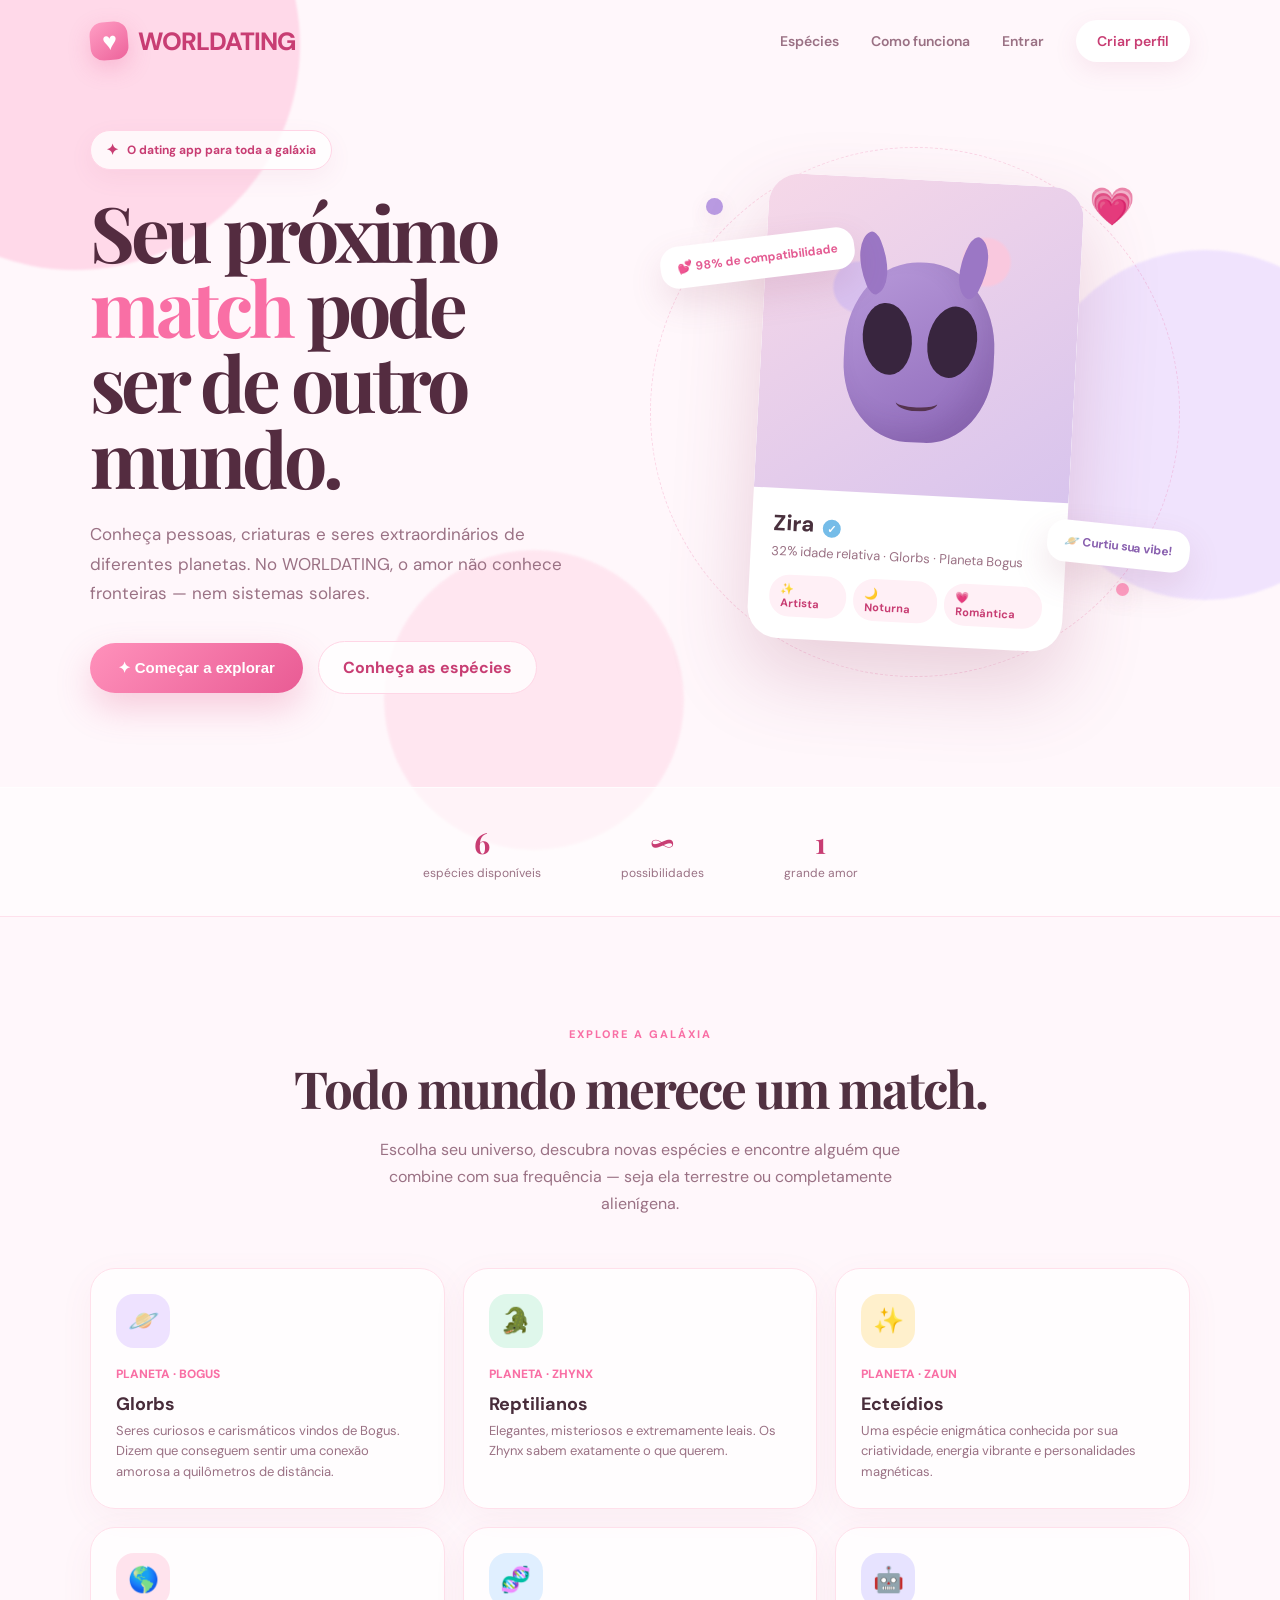
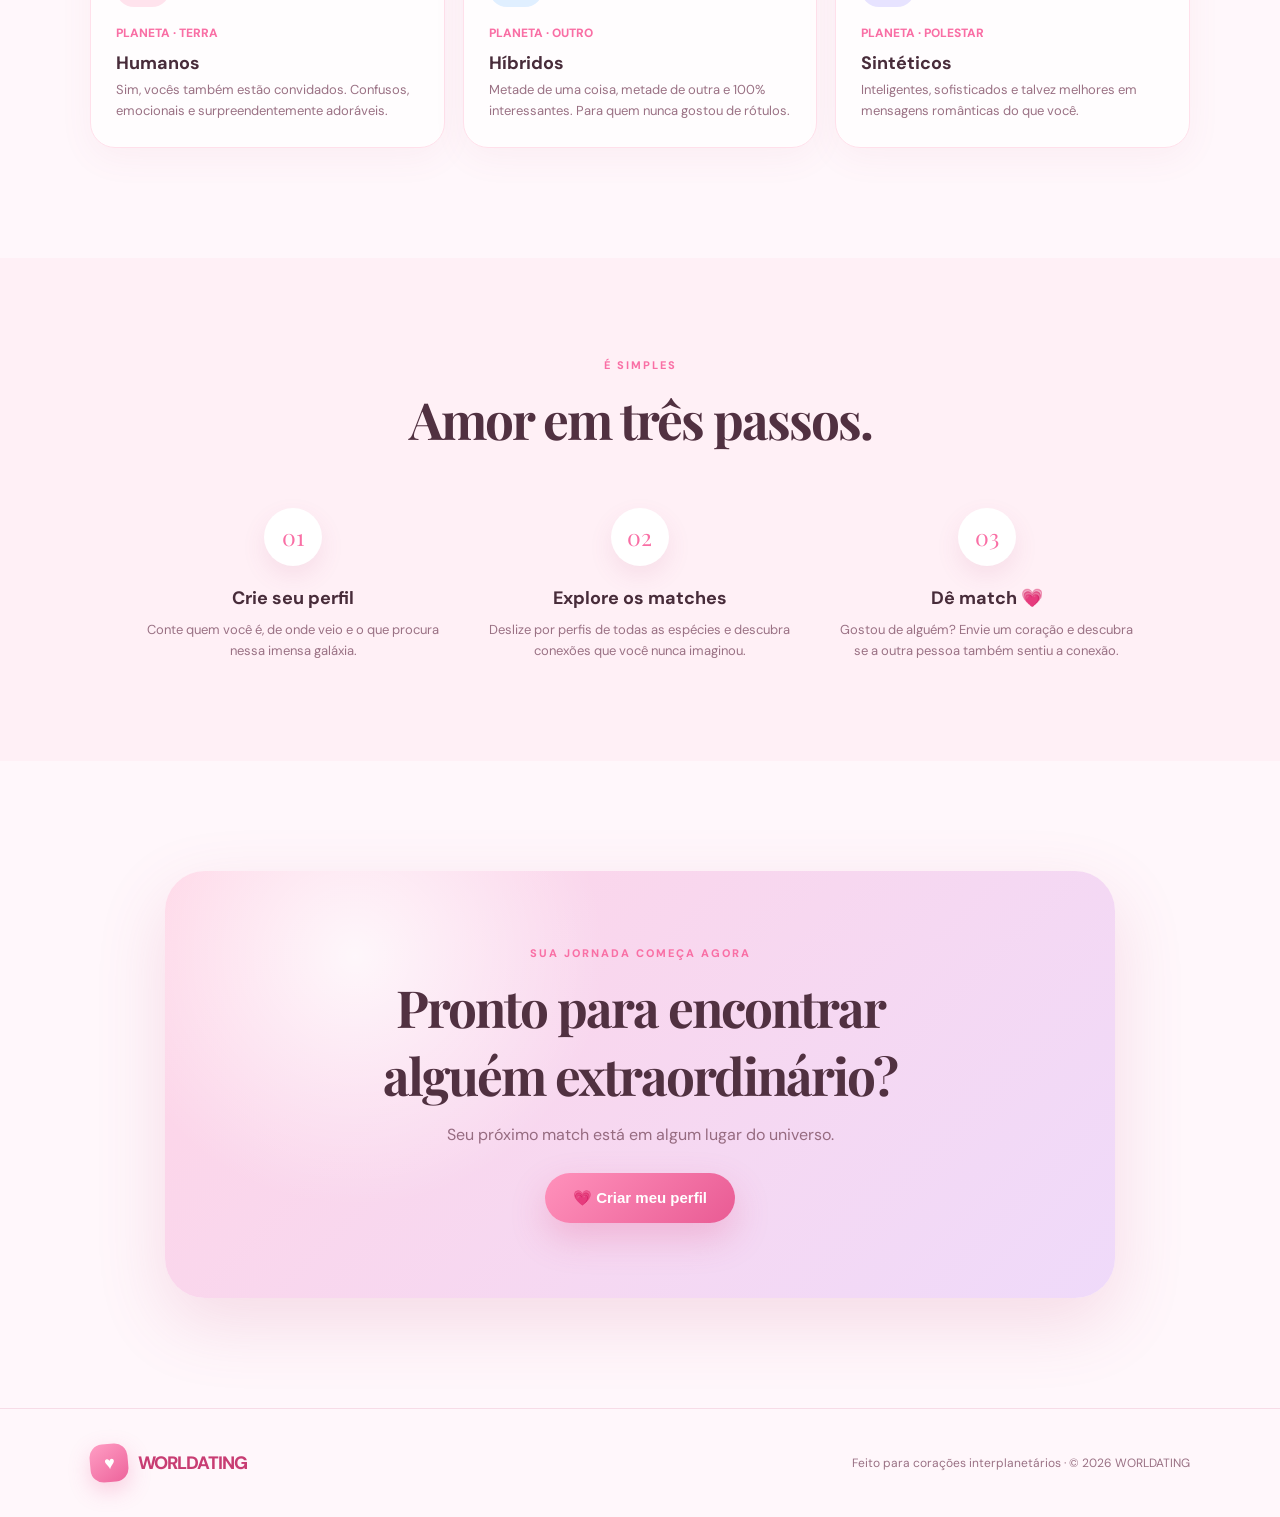
==== index.html @ 455dcc6e "Create index.html" ====
<!DOCTYPE html>
<html lang="pt-BR">

<head>
    <meta charset="UTF-8" />
    <meta name="viewport" content="width=device-width, initial-scale=1.0" />
    <title>WORLDATING — Encontre alguém de outro mundo</title>

    <link rel="preconnect" href="https://fonts.googleapis.com">
    <link rel="preconnect" href="https://fonts.gstatic.com" crossorigin>
    <link
        href="https://fonts.googleapis.com/css2?family=DM+Sans:wght@400;500;600;700&family=Playfair+Display:wght@600;700;800&display=swap"
        rel="stylesheet">

    <style>
        :root {
            --pink-50: #fff7fb;
            --pink-100: #ffeaf4;
            --pink-200: #ffd1e5;
            --pink-300: #ffb4d2;
            --pink-400: #ff8fbb;
            --pink-500: #f96fa5;
            --pink-600: #e95291;
            --rose: #c83d73;
            --purple: #9b72cf;
            --text: #482c3a;
            --muted: #9a7184;
            --white: #ffffff;
            --shadow: 0 25px 70px rgba(194, 73, 123, .16);
        }

        * {
            box-sizing: border-box;
            margin: 0;
            padding: 0;
        }

        html {
            scroll-behavior: smooth;
        }

        body {
            font-family: "DM Sans", sans-serif;
            color: var(--text);
            background: var(--pink-50);
            overflow-x: hidden;
        }

        /* ---------- BACKGROUND ---------- */

        .blob {
            position: absolute;
            border-radius: 50%;
            filter: blur(1px);
            pointer-events: none;
            z-index: 0;
        }

        .blob.one {
            width: 450px;
            height: 450px;
            background: #ffd9e9;
            top: -180px;
            left: -150px;
        }

        .blob.two {
            width: 350px;
            height: 350px;
            background: #eadbff;
            right: -100px;
            top: 250px;
            opacity: .7;
        }

        .blob.three {
            width: 300px;
            height: 300px;
            background: #ffe3ee;
            left: 30%;
            bottom: 50px;
            opacity: .8;
        }

        /* ---------- NAV ---------- */

        nav {
            position: relative;
            z-index: 10;
            height: 82px;
            display: flex;
            align-items: center;
            justify-content: space-between;
            padding: 0 7%;
        }

        .logo {
            display: flex;
            align-items: center;
            gap: 10px;
            font-size: 25px;
            font-weight: 800;
            letter-spacing: -1px;
            color: var(--rose);
        }

        .logo-heart {
            width: 38px;
            height: 38px;
            display: grid;
            place-items: center;
            background: linear-gradient(145deg, #ff9ec4, #ed639b);
            color: white;
            border-radius: 13px;
            transform: rotate(-5deg);
            box-shadow: 0 8px 22px rgba(233, 82, 145, .25);
        }

        nav .links {
            display: flex;
            gap: 32px;
            align-items: center;
        }

        nav a {
            text-decoration: none;
            color: var(--muted);
            font-size: 14px;
            font-weight: 600;
            transition: .2s;
        }

        nav a:hover {
            color: var(--rose);
        }

        .nav-button {
            padding: 12px 21px;
            border-radius: 30px;
            background: var(--white);
            color: var(--rose);
            box-shadow: 0 8px 25px rgba(188, 82, 126, .1);
        }

        /* ---------- HERO ---------- */

        .hero {
            min-height: 680px;
            padding: 45px 7% 90px;
            display: grid;
            grid-template-columns: 1fr 1fr;
            align-items: center;
            position: relative;
            overflow: hidden;
        }

        .hero-content {
            max-width: 650px;
            position: relative;
            z-index: 2;
        }

        .eyebrow {
            display: inline-flex;
            align-items: center;
            gap: 8px;
            padding: 9px 15px;
            border-radius: 50px;
            background: rgba(255, 255, 255, .8);
            border: 1px solid #ffd5e6;
            color: var(--rose);
            font-size: 12px;
            font-weight: 700;
            margin-bottom: 24px;
            box-shadow: 0 8px 25px rgba(190, 84, 128, .07);
        }

        .eyebrow span {
            font-size: 15px;
        }

        h1 {
            font-family: "Playfair Display", serif;
            font-size: clamp(54px, 6vw, 88px);
            line-height: .98;
            letter-spacing: -4px;
            color: #542c40;
            margin-bottom: 25px;
        }

        h1 em {
            font-style: normal;
            color: var(--pink-500);
        }

        .hero-description {
            max-width: 520px;
            color: var(--muted);
            line-height: 1.75;
            font-size: 17px;
            margin-bottom: 32px;
        }

        .hero-buttons {
            display: flex;
            align-items: center;
            gap: 15px;
        }

        .primary-btn {
            border: 0;
            cursor: pointer;
            padding: 16px 28px;
            border-radius: 50px;
            color: white;
            font-weight: 700;
            font-size: 15px;
            background: linear-gradient(135deg, #ff91bb, #e95b94);
            box-shadow: 0 15px 35px rgba(225, 76, 133, .25);
            transition: .25s;
        }

        .primary-btn:hover {
            transform: translateY(-3px);
            box-shadow: 0 20px 40px rgba(225, 76, 133, .32);
        }

        .secondary-btn {
            padding: 15px 24px;
            border-radius: 50px;
            background: rgba(255, 255, 255, .8);
            color: var(--rose);
            font-weight: 700;
            text-decoration: none;
            border: 1px solid #ffd6e6;
        }

        /* ---------- PROFILE CARD ---------- */

        .hero-visual {
            min-height: 570px;
            display: flex;
            align-items: center;
            justify-content: center;
            position: relative;
            z-index: 2;
        }

        .orbit {
            width: 530px;
            height: 530px;
            border: 1px dashed rgba(233, 82, 145, .2);
            border-radius: 50%;
            position: absolute;
        }

        .orbit::before,
        .orbit::after {
            content: "";
            position: absolute;
            border-radius: 50%;
            background: white;
            box-shadow: 0 7px 20px rgba(160, 73, 111, .12);
        }

        .orbit::before {
            width: 17px;
            height: 17px;
            top: 50px;
            left: 55px;
            background: #b99be2;
        }

        .orbit::after {
            width: 13px;
            height: 13px;
            right: 50px;
            bottom: 80px;
            background: #ff9fc3;
        }

        .profile-card {
            width: 315px;
            height: 465px;
            background: white;
            border-radius: 31px;
            position: relative;
            z-index: 3;
            box-shadow: 0 35px 80px rgba(157, 66, 106, .22);
            overflow: hidden;
            transform: rotate(3deg);
            transition: transform .4s;
        }

        .profile-card:hover {
            transform: rotate(0deg) translateY(-7px);
        }

        .profile-image {
            height: 315px;
            position: relative;
            overflow: hidden;
            background:
                radial-gradient(circle at 70% 25%, #f9c8de 0 7%, transparent 8%),
                radial-gradient(circle at 30% 35%, #d9c2f0 0 8%, transparent 9%),
                linear-gradient(145deg, #f6d8e8, #d8c4ed);
        }

        /* Alien visual feito só com CSS */
        .alien {
            position: absolute;
            left: 50%;
            top: 50%;
            width: 150px;
            height: 180px;
            transform: translate(-50%, -42%);
            background: linear-gradient(150deg, #b89ada, #8d68b9);
            border-radius: 48% 48% 44% 44%;
            box-shadow: inset -15px -12px 25px rgba(73, 37, 94, .15);
        }

        .alien::before,
        .alien::after {
            content: "";
            position: absolute;
            width: 49px;
            height: 72px;
            top: 42px;
            background: #38253e;
            border-radius: 50%;
        }

        .alien::before {
            left: 18px;
            transform: rotate(-8deg);
        }

        .alien::after {
            right: 18px;
            transform: rotate(8deg);
        }

        .alien-smile {
            position: absolute;
            width: 42px;
            height: 18px;
            left: 50%;
            bottom: 31px;
            transform: translateX(-50%);
            border-bottom: 4px solid #55334f;
            border-radius: 50%;
        }

        .horn {
            position: absolute;
            width: 30px;
            height: 60px;
            top: -27px;
            background: #9b77c5;
            border-radius: 80% 20% 80% 20%;
        }

        .horn.left {
            left: 10px;
            transform: rotate(-25deg);
        }

        .horn.right {
            right: 10px;
            transform: rotate(25deg) scaleX(-1);
        }

        .profile-info {
            padding: 20px 21px;
        }

        .profile-name {
            font-size: 22px;
            font-weight: 800;
            color: #49303d;
        }

        .verified {
            display: inline-grid;
            place-items: center;
            width: 18px;
            height: 18px;
            border-radius: 50%;
            color: white;
            background: #75bce8;
            font-size: 11px;
            margin-left: 4px;
        }

        .profile-meta {
            color: var(--muted);
            font-size: 13px;
            margin-top: 5px;
        }

        .tags {
            display: flex;
            gap: 7px;
            margin-top: 15px;
        }

        .tag {
            padding: 7px 11px;
            background: #fff0f6;
            color: var(--rose);
            border-radius: 20px;
            font-size: 11px;
            font-weight: 700;
        }

        .floating {
            position: absolute;
            z-index: 5;
            background: white;
            box-shadow: 0 15px 35px rgba(149, 66, 104, .15);
            border-radius: 18px;
            padding: 13px 17px;
            font-size: 12px;
            font-weight: 700;
        }

        .floating.match {
            left: 20px;
            top: 110px;
            color: #e45c93;
            transform: rotate(-7deg);
        }

        .floating.species {
            right: 0;
            bottom: 130px;
            color: #8960af;
            transform: rotate(6deg);
        }

        .heart-float {
            position: absolute;
            right: 55px;
            top: 55px;
            font-size: 37px;
            animation: float 3s ease-in-out infinite;
        }

        @keyframes float {

            0%,
            100% {
                transform: translateY(0) rotate(5deg);
            }

            50% {
                transform: translateY(-15px) rotate(-5deg);
            }
        }

        /* ---------- STATS ---------- */

        .stats {
            position: relative;
            z-index: 2;
            display: flex;
            justify-content: center;
            gap: 80px;
            padding: 35px 7%;
            background: rgba(255, 255, 255, .55);
            border-top: 1px solid rgba(255, 255, 255, .8);
            border-bottom: 1px solid #ffe0ec;
        }

        .stat {
            text-align: center;
        }

        .stat strong {
            font-family: "Playfair Display", serif;
            font-size: 29px;
            color: var(--rose);
        }

        .stat span {
            display: block;
            color: var(--muted);
            font-size: 12px;
            margin-top: 4px;
        }

        /* ---------- SPECIES ---------- */

        .species-section {
            position: relative;
            z-index: 1;
            padding: 110px 7%;
            text-align: center;
        }

        .section-label {
            text-transform: uppercase;
            letter-spacing: 2px;
            font-size: 11px;
            font-weight: 800;
            color: var(--pink-500);
            margin-bottom: 13px;
        }

        h2 {
            font-family: "Playfair Display", serif;
            font-size: clamp(38px, 4vw, 55px);
            letter-spacing: -2px;
            color: #513141;
            margin-bottom: 14px;
        }

        .section-description {
            max-width: 570px;
            margin: 0 auto 50px;
            color: var(--muted);
            line-height: 1.7;
        }

        .species-grid {
            max-width: 1100px;
            margin: auto;
            display: grid;
            grid-template-columns: repeat(3, 1fr);
            gap: 18px;
            text-align: left;
        }

        .species-card {
            padding: 25px;
            background: rgba(255, 255, 255, .75);
            border: 1px solid #ffe0eb;
            border-radius: 25px;
            transition: .25s;
            box-shadow: 0 10px 35px rgba(193, 78, 126, .06);
        }

        .species-card:hover {
            transform: translateY(-7px);
            background: white;
            box-shadow: var(--shadow);
        }

        .species-icon {
            width: 54px;
            height: 54px;
            display: grid;
            place-items: center;
            border-radius: 18px;
            font-size: 25px;
            margin-bottom: 18px;
        }

        .glorbs {
            background: #eee2ff;
        }

        .reptilianos {
            background: #dff7eb;
        }

        .ecteidios {
            background: #fff0cc;
        }

        .humanos {
            background: #ffe3ed;
        }

        .hibridos {
            background: #e0efff;
        }

        .sinteticos {
            background: #e7e3ff;
        }

        .species-card h3 {
            font-size: 18px;
            margin-bottom: 5px;
        }

        .species-card .planet {
            font-size: 12px;
            color: var(--pink-500);
            font-weight: 800;
            margin-bottom: 10px;
        }

        .species-card p {
            color: var(--muted);
            font-size: 13px;
            line-height: 1.6;
        }

        /* ---------- HOW IT WORKS ---------- */

        .how-section {
            padding: 100px 7%;
            background: #fff0f6;
            text-align: center;
        }

        .steps {
            max-width: 1000px;
            margin: 55px auto 0;
            display: grid;
            grid-template-columns: repeat(3, 1fr);
            gap: 40px;
        }

        .step-number {
            width: 58px;
            height: 58px;
            display: grid;
            place-items: center;
            margin: auto auto 20px;
            background: white;
            color: var(--pink-500);
            font-family: "Playfair Display", serif;
            font-size: 23px;
            border-radius: 50%;
            box-shadow: 0 10px 25px rgba(181, 70, 115, .1);
        }

        .step h3 {
            margin-bottom: 9px;
            font-size: 18px;
        }

        .step p {
            color: var(--muted);
            font-size: 13px;
            line-height: 1.65;
        }

        /* ---------- CTA ---------- */

        .cta {
            padding: 110px 7%;
            text-align: center;
            position: relative;
            overflow: hidden;
        }

        .cta-box {
            max-width: 950px;
            margin: auto;
            padding: 75px 35px;
            border-radius: 40px;
            background:
                radial-gradient(circle at 20% 20%, rgba(255, 255, 255, .8), transparent 30%),
                linear-gradient(135deg, #ffd5e6, #efdafa);
            position: relative;
            box-shadow: var(--shadow);
        }

        .cta-box h2 {
            max-width: 650px;
            margin: auto auto 15px;
        }

        .cta-box p {
            color: #966b80;
            margin-bottom: 28px;
        }

        /* ---------- FOOTER ---------- */

        footer {
            padding: 35px 7%;
            display: flex;
            align-items: center;
            justify-content: space-between;
            border-top: 1px solid #f7dce7;
            color: var(--muted);
            font-size: 12px;
        }

        footer .logo {
            font-size: 18px;
        }

        /* ---------- MODAL ---------- */

        .modal-overlay {
            position: fixed;
            inset: 0;
            z-index: 100;
            display: none;
            place-items: center;
            padding: 20px;
            background: rgba(73, 40, 56, .3);
            backdrop-filter: blur(8px);
        }

        .modal-overlay.active {
            display: grid;
        }

        .modal {
            width: min(440px, 100%);
            background: white;
            border-radius: 30px;
            padding: 35px;
            box-shadow: 0 30px 100px rgba(90, 40, 65, .25);
            position: relative;
            animation: modalIn .3s ease;
        }

        @keyframes modalIn {
            from {
                opacity: 0;
                transform: translateY(20px) scale(.96);
            }

            to {
                opacity: 1;
                transform: none;
            }
        }

        .close {
            position: absolute;
            top: 17px;
            right: 19px;
            width: 32px;
            height: 32px;
            border: 0;
            border-radius: 50%;
            background: #fff0f6;
            color: var(--rose);
            cursor: pointer;
            font-size: 17px;
        }

        .modal h2 {
            font-size: 32px;
            margin-bottom: 8px;
        }

        .modal>p {
            color: var(--muted);
            font-size: 13px;
            line-height: 1.6;
            margin-bottom: 25px;
        }

        .choice-grid {
            display: grid;
            grid-template-columns: 1fr 1fr;
            gap: 10px;
        }

        .choice {
            padding: 14px;
            border: 1px solid #f6d8e5;
            background: #fff9fc;
            border-radius: 15px;
            cursor: pointer;
            text-align: left;
            transition: .2s;
        }

        .choice:hover,
        .choice.selected {
            background: #ffe7f1;
            border-color: var(--pink-300);
            transform: translateY(-2px);
        }

        .choice strong {
            display: block;
            font-size: 13px;
        }

        .choice small {
            color: var(--muted);
            font-size: 10px;
        }

        .modal-submit {
            width: 100%;
            margin-top: 18px;
        }

        /* ---------- RESPONSIVE ---------- */

        @media (max-width: 850px) {
            nav .links {
                display: none;
            }

            .hero {
                grid-template-columns: 1fr;
                text-align: center;
                padding-top: 50px;
            }

            .hero-content {
                margin: auto;
            }

            .hero-description {
                margin-left: auto;
                margin-right: auto;
            }

            .hero-buttons {
                justify-content: center;
            }

            .hero-visual {
                min-height: 500px;
                margin-top: 30px;
            }

            .species-grid {
                grid-template-columns: 1fr 1fr;
            }

            .steps {
                grid-template-columns: 1fr;
                gap: 35px;
            }
        }

        @media (max-width: 550px) {
            nav {
                padding: 0 5%;
            }

            .hero {
                padding-left: 5%;
                padding-right: 5%;
            }

            h1 {
                font-size: 53px;
            }

            .hero-buttons {
                flex-direction: column;
            }

            .primary-btn,
            .secondary-btn {
                width: 100%;
            }

            .orbit {
                width: 350px;
                height: 350px;
            }

            .profile-card {
                width: 280px;
                height: 430px;
            }

            .profile-image {
                height: 280px;
            }

            .floating.match {
                left: -2px;
            }

            .floating.species {
                right: -5px;
            }

            .stats {
                gap: 25px;
            }

            .stat strong {
                font-size: 22px;
            }

            .species-section,
            .how-section,
            .cta {
                padding-left: 5%;
                padding-right: 5%;
            }

            .species-grid {
                grid-template-columns: 1fr;
            }

            footer {
                flex-direction: column;
                gap: 15px;
            }
        }
    </style>
</head>

<body>

    <div class="blob one"></div>
    <div class="blob two"></div>
    <div class="blob three"></div>

    <!-- NAV -->
    <nav>
        <div class="logo">
            <div class="logo-heart">♥</div>
            WORLDATING
        </div>

        <div class="links">
            <a href="#especies">Espécies</a>
            <a href="#como-funciona">Como funciona</a>
            <a href="#entrar">Entrar</a>
            <a href="#cadastro" class="nav-button">Criar perfil</a>
        </div>
    </nav>

    <!-- HERO -->
    <main>

        <section class="hero">

            <div class="hero-content">

                <div class="eyebrow">
                    <span>✦</span>
                    O dating app para toda a galáxia
                </div>

                <h1>
                    Seu próximo<br>
                    <em>match</em> pode<br>
                    ser de outro mundo.
                </h1>

                <p class="hero-description">
                    Conheça pessoas, criaturas e seres extraordinários de diferentes
                    planetas. No WORLDATING, o amor não conhece fronteiras —
                    nem sistemas solares.
                </p>

                <div class="hero-buttons">
                    <button class="primary-btn" onclick="openModal()">
                        ✦ Começar a explorar
                    </button>

                    <a class="secondary-btn" href="#especies">
                        Conheça as espécies
                    </a>
                </div>

            </div>

            <div class="hero-visual">

                <div class="orbit"></div>

                <div class="heart-float">💗</div>

                <div class="floating match">
                    💕 98% de compatibilidade
                </div>

                <div class="floating species">
                    🪐 Curtiu sua vibe!
                </div>

                <div class="profile-card">

                    <div class="profile-image">

                        <div class="alien">
                            <div class="horn left"></div>
                            <div class="horn right"></div>
                            <div class="alien-smile"></div>
                        </div>

                    </div>

                    <div class="profile-info">

                        <div class="profile-name">
                            Zira
                            <span class="verified">✓</span>
                        </div>

                        <div class="profile-meta">
                            32% idade relativa · Glorbs · Planeta Bogus
                        </div>

                        <div class="tags">
                            <span class="tag">✨ Artista</span>
                            <span class="tag">🌙 Noturna</span>
                            <span class="tag">💗 Romântica</span>
                        </div>

                    </div>

                </div>

            </div>
        </section>

        <!-- STATS -->
        <section class="stats">

            <div class="stat">
                <strong>6</strong>
                <span>espécies disponíveis</span>
            </div>

            <div class="stat">
                <strong>∞</strong>
                <span>possibilidades</span>
            </div>

            <div class="stat">
                <strong>1</strong>
                <span>grande amor</span>
            </div>

        </section>

        <!-- ESPÉCIES -->
        <section class="species-section" id="especies">

            <div class="section-label">Explore a galáxia</div>

            <h2>Todo mundo merece um match.</h2>

            <p class="section-description">
                Escolha seu universo, descubra novas espécies e encontre alguém
                que combine com sua frequência — seja ela terrestre ou
                completamente alienígena.
            </p>

            <div class="species-grid">

                <div class="species-card">
                    <div class="species-icon glorbs">🪐</div>
                    <div class="planet">PLANETA · BOGUS</div>
                    <h3>Glorbs</h3>
                    <p>
                        Seres curiosos e carismáticos vindos de Bogus.
                        Dizem que conseguem sentir uma conexão amorosa a quilômetros de distância.
                    </p>
                </div>

                <div class="species-card">
                    <div class="species-icon reptilianos">🐊</div>
                    <div class="planet">PLANETA · ZHYNX</div>
                    <h3>Reptilianos</h3>
                    <p>
                        Elegantes, misteriosos e extremamente leais.
                        Os Zhynx sabem exatamente o que querem.
                    </p>
                </div>

                <div class="species-card">
                    <div class="species-icon ecteidios">✨</div>
                    <div class="planet">PLANETA · ZAUN</div>
                    <h3>Ecteídios</h3>
                    <p>
                        Uma espécie enigmática conhecida por sua criatividade,
                        energia vibrante e personalidades magnéticas.
                    </p>
                </div>

                <div class="species-card">
                    <div class="species-icon humanos">🌎</div>
                    <div class="planet">PLANETA · TERRA</div>
                    <h3>Humanos</h3>
                    <p>
                        Sim, vocês também estão convidados.
                        Confusos, emocionais e surpreendentemente adoráveis.
                    </p>
                </div>

                <div class="species-card">
                    <div class="species-icon hibridos">🧬</div>
                    <div class="planet">PLANETA · OUTRO</div>
                    <h3>Híbridos</h3>
                    <p>
                        Metade de uma coisa, metade de outra e 100% interessantes.
                        Para quem nunca gostou de rótulos.
                    </p>
                </div>

                <div class="species-card">
                    <div class="species-icon sinteticos">🤖</div>
                    <div class="planet">PLANETA · POLESTAR</div>
                    <h3>Sintéticos</h3>
                    <p>
                        Inteligentes, sofisticados e talvez melhores em mensagens
                        românticas do que você.
                    </p>
                </div>

            </div>
        </section>

        <!-- COMO FUNCIONA -->
        <section class="how-section" id="como-funciona">

            <div class="section-label">É simples</div>

            <h2>Amor em três passos.</h2>

            <div class="steps">

                <div class="step">
                    <div class="step-number">01</div>
                    <h3>Crie seu perfil</h3>
                    <p>
                        Conte quem você é, de onde veio e o que procura
                        nessa imensa galáxia.
                    </p>
                </div>

                <div class="step">
                    <div class="step-number">02</div>
                    <h3>Explore os matches</h3>
                    <p>
                        Deslize por perfis de todas as espécies e descubra
                        conexões que você nunca imaginou.
                    </p>
                </div>

                <div class="step">
                    <div class="step-number">03</div>
                    <h3>Dê match 💗</h3>
                    <p>
                        Gostou de alguém? Envie um coração e descubra se
                        a outra pessoa também sentiu a conexão.
                    </p>
                </div>

            </div>
        </section>

        <!-- CTA -->
        <section class="cta" id="cadastro">

            <div class="cta-box">

                <div class="section-label">Sua jornada começa agora</div>

                <h2>
                    Pronto para encontrar alguém extraordinário?
                </h2>

                <p>
                    Seu próximo match está em algum lugar do universo.
                </p>

                <button class="primary-btn" onclick="openModal()">
                    💗 Criar meu perfil
                </button>

            </div>

        </section>

    </main>

    <!-- FOOTER -->
    <footer id="entrar">

        <div class="logo">
            <div class="logo-heart">♥</div>
            WORLDATING
        </div>

        <div>
            Feito para corações interplanetários · © 2026 WORLDATING
        </div>

    </footer>

    <!-- MODAL -->
    <div class="modal-overlay" id="modal">

        <div class="modal">

            <button class="close" onclick="closeModal()">×</button>

            <h2>Vamos começar 💗</h2>

            <p>
                Primeiro, escolha sua espécie. Você poderá alterar
                essa informação depois.
            </p>

            <div class="choice-grid">

                <div class="choice" onclick="selectChoice(this)">
                    <strong>🪐 Glorbs</strong>
                    <small>Bogus</small>
                </div>

                <div class="choice" onclick="selectChoice(this)">
                    <strong>🐊 Reptilianos</strong>
                    <small>Zhynx</small>
                </div>

                <div class="choice" onclick="selectChoice(this)">
                    <strong>✨ Ecteídios</strong>
                    <small>Zaun</small>
                </div>

                <div class="choice" onclick="window.location.href='oi.html'">
                    <strong>🌎 Humanos</strong>
                    <small>Terra</small>
                </div>

                <div class="choice" onclick="selectChoice(this)">
                    <strong>🧬 Híbridos</strong>
                    <small>Outro</small>
                </div>

                <div class="choice" onclick="selectChoice(this)">
                    <strong>🤖 Sintéticos</strong>
                    <small>Polyestar</small>
                </div>

            </div>

            <button class="primary-btn modal-submit" onclick="finishSignup()">
                Continuar ✦
            </button>

        </div>

    </div>

    <script>

        function openModal() {
            document.getElementById("modal").classList.add("active");
            document.body.style.overflow = "hidden";
        }

        function closeModal() {
            document.getElementById("modal").classList.remove("active");
            document.body.style.overflow = "";
        }

        function selectChoice(element) {
            document.querySelectorAll(".choice").forEach(choice => {
                choice.classList.remove("selected");
            });

            element.classList.add("selected");
        }

        function finishSignup() {

            const selected = document.querySelector(".choice.selected");

            if (!selected) {
                alert("Escolha sua espécie primeiro 💗");
                return;
            }

            alert(
                "Perfeito! ✨\n\n" +
                "Seu perfil de " +
                selected.querySelector("strong").innerText +
                " está pronto para começar a jornada."
            );

            closeModal();
        }

        document.getElementById("modal").addEventListener("click", function (e) {
            if (e.target === this) {
                closeModal();
            }
        });

    </script>

</body>

</html>
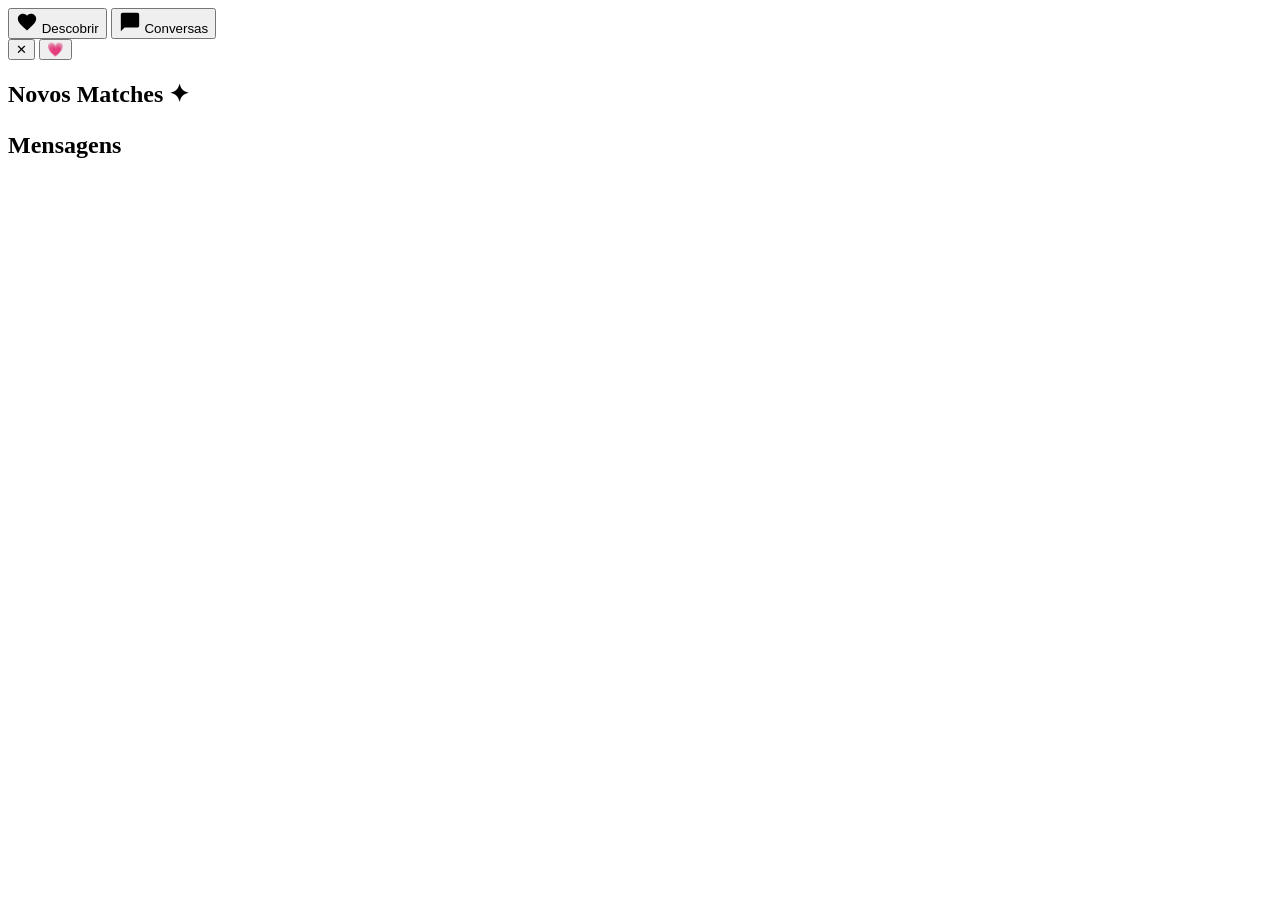
==== commit 5c3bb2a7: "Add files via upload" ====
--- a/index.html
+++ b/index.html
@@ -1,1293 +1,84 @@
 <!DOCTYPE html>
 <html lang="pt-BR">
+<head>
+  <meta charset="UTF-8" />
+  <meta name="viewport" content="width=device-width, initial-scale=1.0" />
+  <title>WORLDATING — Encontre alguém de outro mundo</title>
 
-<head>
-    <meta charset="UTF-8" />
-    <meta name="viewport" content="width=device-width, initial-scale=1.0" />
-    <title>WORLDATING — Encontre alguém de outro mundo</title>
+  <!-- Google Fonts: DM Sans & Playfair Display -->
+  <link rel="preconnect" href="https://fonts.googleapis.com">
+  <link rel="preconnect" href="https://fonts.gstatic.com" crossorigin>
+  <link href="https://fonts.googleapis.com/css2?family=DM+Sans:wght@400;500;600;700&family=Playfair+Display:wght@600;700;800&display=swap" rel="stylesheet">
 
-    <link rel="preconnect" href="https://fonts.googleapis.com">
-    <link rel="preconnect" href="https://fonts.gstatic.com" crossorigin>
-    <link
-        href="https://fonts.googleapis.com/css2?family=DM+Sans:wght@400;500;600;700&family=Playfair+Display:wght@600;700;800&display=swap"
-        rel="stylesheet">
-
-    <style>
-        :root {
-            --pink-50: #fff7fb;
-            --pink-100: #ffeaf4;
-            --pink-200: #ffd1e5;
-            --pink-300: #ffb4d2;
-            --pink-400: #ff8fbb;
-            --pink-500: #f96fa5;
-            --pink-600: #e95291;
-            --rose: #c83d73;
-            --purple: #9b72cf;
-            --text: #482c3a;
-            --muted: #9a7184;
-            --white: #ffffff;
-            --shadow: 0 25px 70px rgba(194, 73, 123, .16);
-        }
-
-        * {
-            box-sizing: border-box;
-            margin: 0;
-            padding: 0;
-        }
-
-        html {
-            scroll-behavior: smooth;
-        }
-
-        body {
-            font-family: "DM Sans", sans-serif;
-            color: var(--text);
-            background: var(--pink-50);
-            overflow-x: hidden;
-        }
-
-        /* ---------- BACKGROUND ---------- */
-
-        .blob {
-            position: absolute;
-            border-radius: 50%;
-            filter: blur(1px);
-            pointer-events: none;
-            z-index: 0;
-        }
-
-        .blob.one {
-            width: 450px;
-            height: 450px;
-            background: #ffd9e9;
-            top: -180px;
-            left: -150px;
-        }
-
-        .blob.two {
-            width: 350px;
-            height: 350px;
-            background: #eadbff;
-            right: -100px;
-            top: 250px;
-            opacity: .7;
-        }
-
-        .blob.three {
-            width: 300px;
-            height: 300px;
-            background: #ffe3ee;
-            left: 30%;
-            bottom: 50px;
-            opacity: .8;
-        }
-
-        /* ---------- NAV ---------- */
-
-        nav {
-            position: relative;
-            z-index: 10;
-            height: 82px;
-            display: flex;
-            align-items: center;
-            justify-content: space-between;
-            padding: 0 7%;
-        }
-
-        .logo {
-            display: flex;
-            align-items: center;
-            gap: 10px;
-            font-size: 25px;
-            font-weight: 800;
-            letter-spacing: -1px;
-            color: var(--rose);
-        }
-
-        .logo-heart {
-            width: 38px;
-            height: 38px;
-            display: grid;
-            place-items: center;
-            background: linear-gradient(145deg, #ff9ec4, #ed639b);
-            color: white;
-            border-radius: 13px;
-            transform: rotate(-5deg);
-            box-shadow: 0 8px 22px rgba(233, 82, 145, .25);
-        }
-
-        nav .links {
-            display: flex;
-            gap: 32px;
-            align-items: center;
-        }
-
-        nav a {
-            text-decoration: none;
-            color: var(--muted);
-            font-size: 14px;
-            font-weight: 600;
-            transition: .2s;
-        }
-
-        nav a:hover {
-            color: var(--rose);
-        }
-
-        .nav-button {
-            padding: 12px 21px;
-            border-radius: 30px;
-            background: var(--white);
-            color: var(--rose);
-            box-shadow: 0 8px 25px rgba(188, 82, 126, .1);
-        }
-
-        /* ---------- HERO ---------- */
-
-        .hero {
-            min-height: 680px;
-            padding: 45px 7% 90px;
-            display: grid;
-            grid-template-columns: 1fr 1fr;
-            align-items: center;
-            position: relative;
-            overflow: hidden;
-        }
-
-        .hero-content {
-            max-width: 650px;
-            position: relative;
-            z-index: 2;
-        }
-
-        .eyebrow {
-            display: inline-flex;
-            align-items: center;
-            gap: 8px;
-            padding: 9px 15px;
-            border-radius: 50px;
-            background: rgba(255, 255, 255, .8);
-            border: 1px solid #ffd5e6;
-            color: var(--rose);
-            font-size: 12px;
-            font-weight: 700;
-            margin-bottom: 24px;
-            box-shadow: 0 8px 25px rgba(190, 84, 128, .07);
-        }
-
-        .eyebrow span {
-            font-size: 15px;
-        }
-
-        h1 {
-            font-family: "Playfair Display", serif;
-            font-size: clamp(54px, 6vw, 88px);
-            line-height: .98;
-            letter-spacing: -4px;
-            color: #542c40;
-            margin-bottom: 25px;
-        }
-
-        h1 em {
-            font-style: normal;
-            color: var(--pink-500);
-        }
-
-        .hero-description {
-            max-width: 520px;
-            color: var(--muted);
-            line-height: 1.75;
-            font-size: 17px;
-            margin-bottom: 32px;
-        }
-
-        .hero-buttons {
-            display: flex;
-            align-items: center;
-            gap: 15px;
-        }
-
-        .primary-btn {
-            border: 0;
-            cursor: pointer;
-            padding: 16px 28px;
-            border-radius: 50px;
-            color: white;
-            font-weight: 700;
-            font-size: 15px;
-            background: linear-gradient(135deg, #ff91bb, #e95b94);
-            box-shadow: 0 15px 35px rgba(225, 76, 133, .25);
-            transition: .25s;
-        }
-
-        .primary-btn:hover {
-            transform: translateY(-3px);
-            box-shadow: 0 20px 40px rgba(225, 76, 133, .32);
-        }
-
-        .secondary-btn {
-            padding: 15px 24px;
-            border-radius: 50px;
-            background: rgba(255, 255, 255, .8);
-            color: var(--rose);
-            font-weight: 700;
-            text-decoration: none;
-            border: 1px solid #ffd6e6;
-        }
-
-        /* ---------- PROFILE CARD ---------- */
-
-        .hero-visual {
-            min-height: 570px;
-            display: flex;
-            align-items: center;
-            justify-content: center;
-            position: relative;
-            z-index: 2;
-        }
-
-        .orbit {
-            width: 530px;
-            height: 530px;
-            border: 1px dashed rgba(233, 82, 145, .2);
-            border-radius: 50%;
-            position: absolute;
-        }
-
-        .orbit::before,
-        .orbit::after {
-            content: "";
-            position: absolute;
-            border-radius: 50%;
-            background: white;
-            box-shadow: 0 7px 20px rgba(160, 73, 111, .12);
-        }
-
-        .orbit::before {
-            width: 17px;
-            height: 17px;
-            top: 50px;
-            left: 55px;
-            background: #b99be2;
-        }
-
-        .orbit::after {
-            width: 13px;
-            height: 13px;
-            right: 50px;
-            bottom: 80px;
-            background: #ff9fc3;
-        }
-
-        .profile-card {
-            width: 315px;
-            height: 465px;
-            background: white;
-            border-radius: 31px;
-            position: relative;
-            z-index: 3;
-            box-shadow: 0 35px 80px rgba(157, 66, 106, .22);
-            overflow: hidden;
-            transform: rotate(3deg);
-            transition: transform .4s;
-        }
-
-        .profile-card:hover {
-            transform: rotate(0deg) translateY(-7px);
-        }
-
-        .profile-image {
-            height: 315px;
-            position: relative;
-            overflow: hidden;
-            background:
-                radial-gradient(circle at 70% 25%, #f9c8de 0 7%, transparent 8%),
-                radial-gradient(circle at 30% 35%, #d9c2f0 0 8%, transparent 9%),
-                linear-gradient(145deg, #f6d8e8, #d8c4ed);
-        }
-
-        /* Alien visual feito só com CSS */
-        .alien {
-            position: absolute;
-            left: 50%;
-            top: 50%;
-            width: 150px;
-            height: 180px;
-            transform: translate(-50%, -42%);
-            background: linear-gradient(150deg, #b89ada, #8d68b9);
-            border-radius: 48% 48% 44% 44%;
-            box-shadow: inset -15px -12px 25px rgba(73, 37, 94, .15);
-        }
-
-        .alien::before,
-        .alien::after {
-            content: "";
-            position: absolute;
-            width: 49px;
-            height: 72px;
-            top: 42px;
-            background: #38253e;
-            border-radius: 50%;
-        }
-
-        .alien::before {
-            left: 18px;
-            transform: rotate(-8deg);
-        }
-
-        .alien::after {
-            right: 18px;
-            transform: rotate(8deg);
-        }
-
-        .alien-smile {
-            position: absolute;
-            width: 42px;
-            height: 18px;
-            left: 50%;
-            bottom: 31px;
-            transform: translateX(-50%);
-            border-bottom: 4px solid #55334f;
-            border-radius: 50%;
-        }
-
-        .horn {
-            position: absolute;
-            width: 30px;
-            height: 60px;
-            top: -27px;
-            background: #9b77c5;
-            border-radius: 80% 20% 80% 20%;
-        }
-
-        .horn.left {
-            left: 10px;
-            transform: rotate(-25deg);
-        }
-
-        .horn.right {
-            right: 10px;
-            transform: rotate(25deg) scaleX(-1);
-        }
-
-        .profile-info {
-            padding: 20px 21px;
-        }
-
-        .profile-name {
-            font-size: 22px;
-            font-weight: 800;
-            color: #49303d;
-        }
-
-        .verified {
-            display: inline-grid;
-            place-items: center;
-            width: 18px;
-            height: 18px;
-            border-radius: 50%;
-            color: white;
-            background: #75bce8;
-            font-size: 11px;
-            margin-left: 4px;
-        }
-
-        .profile-meta {
-            color: var(--muted);
-            font-size: 13px;
-            margin-top: 5px;
-        }
-
-        .tags {
-            display: flex;
-            gap: 7px;
-            margin-top: 15px;
-        }
-
-        .tag {
-            padding: 7px 11px;
-            background: #fff0f6;
-            color: var(--rose);
-            border-radius: 20px;
-            font-size: 11px;
-            font-weight: 700;
-        }
-
-        .floating {
-            position: absolute;
-            z-index: 5;
-            background: white;
-            box-shadow: 0 15px 35px rgba(149, 66, 104, .15);
-            border-radius: 18px;
-            padding: 13px 17px;
-            font-size: 12px;
-            font-weight: 700;
-        }
-
-        .floating.match {
-            left: 20px;
-            top: 110px;
-            color: #e45c93;
-            transform: rotate(-7deg);
-        }
-
-        .floating.species {
-            right: 0;
-            bottom: 130px;
-            color: #8960af;
-            transform: rotate(6deg);
-        }
-
-        .heart-float {
-            position: absolute;
-            right: 55px;
-            top: 55px;
-            font-size: 37px;
-            animation: float 3s ease-in-out infinite;
-        }
-
-        @keyframes float {
-
-            0%,
-            100% {
-                transform: translateY(0) rotate(5deg);
-            }
-
-            50% {
-                transform: translateY(-15px) rotate(-5deg);
-            }
-        }
-
-        /* ---------- STATS ---------- */
-
-        .stats {
-            position: relative;
-            z-index: 2;
-            display: flex;
-            justify-content: center;
-            gap: 80px;
-            padding: 35px 7%;
-            background: rgba(255, 255, 255, .55);
-            border-top: 1px solid rgba(255, 255, 255, .8);
-            border-bottom: 1px solid #ffe0ec;
-        }
-
-        .stat {
-            text-align: center;
-        }
-
-        .stat strong {
-            font-family: "Playfair Display", serif;
-            font-size: 29px;
-            color: var(--rose);
-        }
-
-        .stat span {
-            display: block;
-            color: var(--muted);
-            font-size: 12px;
-            margin-top: 4px;
-        }
-
-        /* ---------- SPECIES ---------- */
-
-        .species-section {
-            position: relative;
-            z-index: 1;
-            padding: 110px 7%;
-            text-align: center;
-        }
-
-        .section-label {
-            text-transform: uppercase;
-            letter-spacing: 2px;
-            font-size: 11px;
-            font-weight: 800;
-            color: var(--pink-500);
-            margin-bottom: 13px;
-        }
-
-        h2 {
-            font-family: "Playfair Display", serif;
-            font-size: clamp(38px, 4vw, 55px);
-            letter-spacing: -2px;
-            color: #513141;
-            margin-bottom: 14px;
-        }
-
-        .section-description {
-            max-width: 570px;
-            margin: 0 auto 50px;
-            color: var(--muted);
-            line-height: 1.7;
-        }
-
-        .species-grid {
-            max-width: 1100px;
-            margin: auto;
-            display: grid;
-            grid-template-columns: repeat(3, 1fr);
-            gap: 18px;
-            text-align: left;
-        }
-
-        .species-card {
-            padding: 25px;
-            background: rgba(255, 255, 255, .75);
-            border: 1px solid #ffe0eb;
-            border-radius: 25px;
-            transition: .25s;
-            box-shadow: 0 10px 35px rgba(193, 78, 126, .06);
-        }
-
-        .species-card:hover {
-            transform: translateY(-7px);
-            background: white;
-            box-shadow: var(--shadow);
-        }
-
-        .species-icon {
-            width: 54px;
-            height: 54px;
-            display: grid;
-            place-items: center;
-            border-radius: 18px;
-            font-size: 25px;
-            margin-bottom: 18px;
-        }
-
-        .glorbs {
-            background: #eee2ff;
-        }
-
-        .reptilianos {
-            background: #dff7eb;
-        }
-
-        .ecteidios {
-            background: #fff0cc;
-        }
-
-        .humanos {
-            background: #ffe3ed;
-        }
-
-        .hibridos {
-            background: #e0efff;
-        }
-
-        .sinteticos {
-            background: #e7e3ff;
-        }
-
-        .species-card h3 {
-            font-size: 18px;
-            margin-bottom: 5px;
-        }
-
-        .species-card .planet {
-            font-size: 12px;
-            color: var(--pink-500);
-            font-weight: 800;
-            margin-bottom: 10px;
-        }
-
-        .species-card p {
-            color: var(--muted);
-            font-size: 13px;
-            line-height: 1.6;
-        }
-
-        /* ---------- HOW IT WORKS ---------- */
-
-        .how-section {
-            padding: 100px 7%;
-            background: #fff0f6;
-            text-align: center;
-        }
-
-        .steps {
-            max-width: 1000px;
-            margin: 55px auto 0;
-            display: grid;
-            grid-template-columns: repeat(3, 1fr);
-            gap: 40px;
-        }
-
-        .step-number {
-            width: 58px;
-            height: 58px;
-            display: grid;
-            place-items: center;
-            margin: auto auto 20px;
-            background: white;
-            color: var(--pink-500);
-            font-family: "Playfair Display", serif;
-            font-size: 23px;
-            border-radius: 50%;
-            box-shadow: 0 10px 25px rgba(181, 70, 115, .1);
-        }
-
-        .step h3 {
-            margin-bottom: 9px;
-            font-size: 18px;
-        }
-
-        .step p {
-            color: var(--muted);
-            font-size: 13px;
-            line-height: 1.65;
-        }
-
-        /* ---------- CTA ---------- */
-
-        .cta {
-            padding: 110px 7%;
-            text-align: center;
-            position: relative;
-            overflow: hidden;
-        }
-
-        .cta-box {
-            max-width: 950px;
-            margin: auto;
-            padding: 75px 35px;
-            border-radius: 40px;
-            background:
-                radial-gradient(circle at 20% 20%, rgba(255, 255, 255, .8), transparent 30%),
-                linear-gradient(135deg, #ffd5e6, #efdafa);
-            position: relative;
-            box-shadow: var(--shadow);
-        }
-
-        .cta-box h2 {
-            max-width: 650px;
-            margin: auto auto 15px;
-        }
-
-        .cta-box p {
-            color: #966b80;
-            margin-bottom: 28px;
-        }
-
-        /* ---------- FOOTER ---------- */
-
-        footer {
-            padding: 35px 7%;
-            display: flex;
-            align-items: center;
-            justify-content: space-between;
-            border-top: 1px solid #f7dce7;
-            color: var(--muted);
-            font-size: 12px;
-        }
-
-        footer .logo {
-            font-size: 18px;
-        }
-
-        /* ---------- MODAL ---------- */
-
-        .modal-overlay {
-            position: fixed;
-            inset: 0;
-            z-index: 100;
-            display: none;
-            place-items: center;
-            padding: 20px;
-            background: rgba(73, 40, 56, .3);
-            backdrop-filter: blur(8px);
-        }
-
-        .modal-overlay.active {
-            display: grid;
-        }
-
-        .modal {
-            width: min(440px, 100%);
-            background: white;
-            border-radius: 30px;
-            padding: 35px;
-            box-shadow: 0 30px 100px rgba(90, 40, 65, .25);
-            position: relative;
-            animation: modalIn .3s ease;
-        }
-
-        @keyframes modalIn {
-            from {
-                opacity: 0;
-                transform: translateY(20px) scale(.96);
-            }
-
-            to {
-                opacity: 1;
-                transform: none;
-            }
-        }
-
-        .close {
-            position: absolute;
-            top: 17px;
-            right: 19px;
-            width: 32px;
-            height: 32px;
-            border: 0;
-            border-radius: 50%;
-            background: #fff0f6;
-            color: var(--rose);
-            cursor: pointer;
-            font-size: 17px;
-        }
-
-        .modal h2 {
-            font-size: 32px;
-            margin-bottom: 8px;
-        }
-
-        .modal>p {
-            color: var(--muted);
-            font-size: 13px;
-            line-height: 1.6;
-            margin-bottom: 25px;
-        }
-
-        .choice-grid {
-            display: grid;
-            grid-template-columns: 1fr 1fr;
-            gap: 10px;
-        }
-
-        .choice {
-            padding: 14px;
-            border: 1px solid #f6d8e5;
-            background: #fff9fc;
-            border-radius: 15px;
-            cursor: pointer;
-            text-align: left;
-            transition: .2s;
-        }
-
-        .choice:hover,
-        .choice.selected {
-            background: #ffe7f1;
-            border-color: var(--pink-300);
-            transform: translateY(-2px);
-        }
-
-        .choice strong {
-            display: block;
-            font-size: 13px;
-        }
-
-        .choice small {
-            color: var(--muted);
-            font-size: 10px;
-        }
-
-        .modal-submit {
-            width: 100%;
-            margin-top: 18px;
-        }
-
-        /* ---------- RESPONSIVE ---------- */
-
-        @media (max-width: 850px) {
-            nav .links {
-                display: none;
-            }
-
-            .hero {
-                grid-template-columns: 1fr;
-                text-align: center;
-                padding-top: 50px;
-            }
-
-            .hero-content {
-                margin: auto;
-            }
-
-            .hero-description {
-                margin-left: auto;
-                margin-right: auto;
-            }
-
-            .hero-buttons {
-                justify-content: center;
-            }
-
-            .hero-visual {
-                min-height: 500px;
-                margin-top: 30px;
-            }
-
-            .species-grid {
-                grid-template-columns: 1fr 1fr;
-            }
-
-            .steps {
-                grid-template-columns: 1fr;
-                gap: 35px;
-            }
-        }
-
-        @media (max-width: 550px) {
-            nav {
-                padding: 0 5%;
-            }
-
-            .hero {
-                padding-left: 5%;
-                padding-right: 5%;
-            }
-
-            h1 {
-                font-size: 53px;
-            }
-
-            .hero-buttons {
-                flex-direction: column;
-            }
-
-            .primary-btn,
-            .secondary-btn {
-                width: 100%;
-            }
-
-            .orbit {
-                width: 350px;
-                height: 350px;
-            }
-
-            .profile-card {
-                width: 280px;
-                height: 430px;
-            }
-
-            .profile-image {
-                height: 280px;
-            }
-
-            .floating.match {
-                left: -2px;
-            }
-
-            .floating.species {
-                right: -5px;
-            }
-
-            .stats {
-                gap: 25px;
-            }
-
-            .stat strong {
-                font-size: 22px;
-            }
-
-            .species-section,
-            .how-section,
-            .cta {
-                padding-left: 5%;
-                padding-right: 5%;
-            }
-
-            .species-grid {
-                grid-template-columns: 1fr;
-            }
-
-            footer {
-                flex-direction: column;
-                gap: 15px;
-            }
-        }
-    </style>
+  <link rel="stylesheet" href="css/style.css">
 </head>
-
 <body>
 
-    <div class="blob one"></div>
-    <div class="blob two"></div>
-    <div class="blob three"></div>
+  <!-- Blobs decorativos no fundo -->
+  <div class="blob one"></div>
+  <div class="blob two"></div>
 
-    <!-- NAV -->
-    <nav>
-        <div class="logo">
-            <div class="logo-heart">♥</div>
-            WORLDATING
+  <div class="app-wrapper">
+    <!-- Header / Abas -->
+    <header class="app-header">
+      <button class="tab-btn active" id="tabDiscover">
+        <svg width="22" height="22" viewBox="0 0 24 24" fill="currentColor">
+          <path d="M12 21.35l-1.45-1.32C5.4 15.36 2 12.28 2 8.5 2 5.42 4.42 3 7.5 3c1.74 0 3.41.81 4.5 2.09C13.09 3.81 14.76 3 16.5 3 19.58 3 22 5.42 22 8.5c0 3.78-3.4 6.86-8.55 11.54L12 21.35z"/>
+        </svg>
+        <span>Descobrir</span>
+      </button>
+      
+      <button class="tab-btn" id="tabMatches">
+        <svg width="22" height="22" viewBox="0 0 24 24" fill="currentColor">
+          <path d="M20 2H4c-1.1 0-2 .9-2 2v18l4-4h14c1.1 0 2-.9 2-2V4c0-1.1-.9-2-2-2z"/>
+        </svg>
+        <span>Conversas</span>
+        <span class="match-badge" id="matchBadge" style="display: none;">0</span>
+      </button>
+    </header>
+
+    <!-- ABA 1: SWIPE -->
+    <section class="tab-content active" id="viewDiscover">
+      <main class="tinder-viewport" id="cardsContainer"></main>
+
+      <div class="controls">
+        <button class="action-btn btn-nope" id="nopeBtn" aria-label="Rejeitar">✕</button>
+        <button class="action-btn btn-like" id="likeBtn" aria-label="Curtir">💗</button>
+      </div>
+    </section>
+
+    <!-- ABA 2: CONVERSAS -->
+    <section class="tab-content" id="viewMatches">
+      <div class="chat-list-view" id="chatListView">
+        <h2 class="chat-title">Novos Matches ✦</h2>
+        <div class="matches-horizontal" id="matchesHorizontal"></div>
+
+        <h2 class="chat-title" style="margin-top: 24px;">Mensagens</h2>
+        <div class="conversations-list" id="conversationsList"></div>
+      </div>
+
+      <!-- Sala de Conversa -->
+      <div class="chat-room-view" id="chatRoomView" style="display: none;">
+        <div class="chat-room-header">
+          <button class="back-chat-btn" id="backToChatList">←</button>
+          <div class="chat-room-avatar" id="roomAvatar"></div>
+          <div class="chat-room-info">
+            <h3 id="roomName">Nome</h3>
+            <span id="roomSpecies">Espécie</span>
+          </div>
         </div>
 
-        <div class="links">
-            <a href="#especies">Espécies</a>
-            <a href="#como-funciona">Como funciona</a>
-            <a href="#entrar">Entrar</a>
-            <a href="#cadastro" class="nav-button">Criar perfil</a>
+        <div class="chat-messages" id="chatMessages"></div>
+
+        <div class="dialogue-choices-area" id="dialogueChoicesArea">
+          <div class="dialogue-hint">✦ Escolha uma resposta artificial pré-aprovada:</div>
+          <div class="dialogue-options-list" id="dialogueOptionsList"></div>
         </div>
-    </nav>
+      </div>
+    </section>
+  </div>
 
-    <!-- HERO -->
-    <main>
-
-        <section class="hero">
-
-            <div class="hero-content">
-
-                <div class="eyebrow">
-                    <span>✦</span>
-                    O dating app para toda a galáxia
-                </div>
-
-                <h1>
-                    Seu próximo<br>
-                    <em>match</em> pode<br>
-                    ser de outro mundo.
-                </h1>
-
-                <p class="hero-description">
-                    Conheça pessoas, criaturas e seres extraordinários de diferentes
-                    planetas. No WORLDATING, o amor não conhece fronteiras —
-                    nem sistemas solares.
-                </p>
-
-                <div class="hero-buttons">
-                    <button class="primary-btn" onclick="openModal()">
-                        ✦ Começar a explorar
-                    </button>
-
-                    <a class="secondary-btn" href="#especies">
-                        Conheça as espécies
-                    </a>
-                </div>
-
-            </div>
-
-            <div class="hero-visual">
-
-                <div class="orbit"></div>
-
-                <div class="heart-float">💗</div>
-
-                <div class="floating match">
-                    💕 98% de compatibilidade
-                </div>
-
-                <div class="floating species">
-                    🪐 Curtiu sua vibe!
-                </div>
-
-                <div class="profile-card">
-
-                    <div class="profile-image">
-
-                        <div class="alien">
-                            <div class="horn left"></div>
-                            <div class="horn right"></div>
-                            <div class="alien-smile"></div>
-                        </div>
-
-                    </div>
-
-                    <div class="profile-info">
-
-                        <div class="profile-name">
-                            Zira
-                            <span class="verified">✓</span>
-                        </div>
-
-                        <div class="profile-meta">
-                            32% idade relativa · Glorbs · Planeta Bogus
-                        </div>
-
-                        <div class="tags">
-                            <span class="tag">✨ Artista</span>
-                            <span class="tag">🌙 Noturna</span>
-                            <span class="tag">💗 Romântica</span>
-                        </div>
-
-                    </div>
-
-                </div>
-
-            </div>
-        </section>
-
-        <!-- STATS -->
-        <section class="stats">
-
-            <div class="stat">
-                <strong>6</strong>
-                <span>espécies disponíveis</span>
-            </div>
-
-            <div class="stat">
-                <strong>∞</strong>
-                <span>possibilidades</span>
-            </div>
-
-            <div class="stat">
-                <strong>1</strong>
-                <span>grande amor</span>
-            </div>
-
-        </section>
-
-        <!-- ESPÉCIES -->
-        <section class="species-section" id="especies">
-
-            <div class="section-label">Explore a galáxia</div>
-
-            <h2>Todo mundo merece um match.</h2>
-
-            <p class="section-description">
-                Escolha seu universo, descubra novas espécies e encontre alguém
-                que combine com sua frequência — seja ela terrestre ou
-                completamente alienígena.
-            </p>
-
-            <div class="species-grid">
-
-                <div class="species-card">
-                    <div class="species-icon glorbs">🪐</div>
-                    <div class="planet">PLANETA · BOGUS</div>
-                    <h3>Glorbs</h3>
-                    <p>
-                        Seres curiosos e carismáticos vindos de Bogus.
-                        Dizem que conseguem sentir uma conexão amorosa a quilômetros de distância.
-                    </p>
-                </div>
-
-                <div class="species-card">
-                    <div class="species-icon reptilianos">🐊</div>
-                    <div class="planet">PLANETA · ZHYNX</div>
-                    <h3>Reptilianos</h3>
-                    <p>
-                        Elegantes, misteriosos e extremamente leais.
-                        Os Zhynx sabem exatamente o que querem.
-                    </p>
-                </div>
-
-                <div class="species-card">
-                    <div class="species-icon ecteidios">✨</div>
-                    <div class="planet">PLANETA · ZAUN</div>
-                    <h3>Ecteídios</h3>
-                    <p>
-                        Uma espécie enigmática conhecida por sua criatividade,
-                        energia vibrante e personalidades magnéticas.
-                    </p>
-                </div>
-
-                <div class="species-card">
-                    <div class="species-icon humanos">🌎</div>
-                    <div class="planet">PLANETA · TERRA</div>
-                    <h3>Humanos</h3>
-                    <p>
-                        Sim, vocês também estão convidados.
-                        Confusos, emocionais e surpreendentemente adoráveis.
-                    </p>
-                </div>
-
-                <div class="species-card">
-                    <div class="species-icon hibridos">🧬</div>
-                    <div class="planet">PLANETA · OUTRO</div>
-                    <h3>Híbridos</h3>
-                    <p>
-                        Metade de uma coisa, metade de outra e 100% interessantes.
-                        Para quem nunca gostou de rótulos.
-                    </p>
-                </div>
-
-                <div class="species-card">
-                    <div class="species-icon sinteticos">🤖</div>
-                    <div class="planet">PLANETA · POLESTAR</div>
-                    <h3>Sintéticos</h3>
-                    <p>
-                        Inteligentes, sofisticados e talvez melhores em mensagens
-                        românticas do que você.
-                    </p>
-                </div>
-
-            </div>
-        </section>
-
-        <!-- COMO FUNCIONA -->
-        <section class="how-section" id="como-funciona">
-
-            <div class="section-label">É simples</div>
-
-            <h2>Amor em três passos.</h2>
-
-            <div class="steps">
-
-                <div class="step">
-                    <div class="step-number">01</div>
-                    <h3>Crie seu perfil</h3>
-                    <p>
-                        Conte quem você é, de onde veio e o que procura
-                        nessa imensa galáxia.
-                    </p>
-                </div>
-
-                <div class="step">
-                    <div class="step-number">02</div>
-                    <h3>Explore os matches</h3>
-                    <p>
-                        Deslize por perfis de todas as espécies e descubra
-                        conexões que você nunca imaginou.
-                    </p>
-                </div>
-
-                <div class="step">
-                    <div class="step-number">03</div>
-                    <h3>Dê match 💗</h3>
-                    <p>
-                        Gostou de alguém? Envie um coração e descubra se
-                        a outra pessoa também sentiu a conexão.
-                    </p>
-                </div>
-
-            </div>
-        </section>
-
-        <!-- CTA -->
-        <section class="cta" id="cadastro">
-
-            <div class="cta-box">
-
-                <div class="section-label">Sua jornada começa agora</div>
-
-                <h2>
-                    Pronto para encontrar alguém extraordinário?
-                </h2>
-
-                <p>
-                    Seu próximo match está em algum lugar do universo.
-                </p>
-
-                <button class="primary-btn" onclick="openModal()">
-                    💗 Criar meu perfil
-                </button>
-
-            </div>
-
-        </section>
-
-    </main>
-
-    <!-- FOOTER -->
-    <footer id="entrar">
-
-        <div class="logo">
-            <div class="logo-heart">♥</div>
-            WORLDATING
-        </div>
-
-        <div>
-            Feito para corações interplanetários · © 2026 WORLDATING
-        </div>
-
-    </footer>
-
-    <!-- MODAL -->
-    <div class="modal-overlay" id="modal">
-
-        <div class="modal">
-
-            <button class="close" onclick="closeModal()">×</button>
-
-            <h2>Vamos começar 💗</h2>
-
-            <p>
-                Primeiro, escolha sua espécie. Você poderá alterar
-                essa informação depois.
-            </p>
-
-            <div class="choice-grid">
-
-                <div class="choice" onclick="selectChoice(this)">
-                    <strong>🪐 Glorbs</strong>
-                    <small>Bogus</small>
-                </div>
-
-                <div class="choice" onclick="selectChoice(this)">
-                    <strong>🐊 Reptilianos</strong>
-                    <small>Zhynx</small>
-                </div>
-
-                <div class="choice" onclick="selectChoice(this)">
-                    <strong>✨ Ecteídios</strong>
-                    <small>Zaun</small>
-                </div>
-
-                <div class="choice" onclick="window.location.href='oi.html'">
-                    <strong>🌎 Humanos</strong>
-                    <small>Terra</small>
-                </div>
-
-                <div class="choice" onclick="selectChoice(this)">
-                    <strong>🧬 Híbridos</strong>
-                    <small>Outro</small>
-                </div>
-
-                <div class="choice" onclick="selectChoice(this)">
-                    <strong>🤖 Sintéticos</strong>
-                    <small>Polyestar</small>
-                </div>
-
-            </div>
-
-            <button class="primary-btn modal-submit" onclick="finishSignup()">
-                Continuar ✦
-            </button>
-
-        </div>
-
-    </div>
-
-    <script>
-
-        function openModal() {
-            document.getElementById("modal").classList.add("active");
-            document.body.style.overflow = "hidden";
-        }
-
-        function closeModal() {
-            document.getElementById("modal").classList.remove("active");
-            document.body.style.overflow = "";
-        }
-
-        function selectChoice(element) {
-            document.querySelectorAll(".choice").forEach(choice => {
-                choice.classList.remove("selected");
-            });
-
-            element.classList.add("selected");
-        }
-
-        function finishSignup() {
-
-            const selected = document.querySelector(".choice.selected");
-
-            if (!selected) {
-                alert("Escolha sua espécie primeiro 💗");
-                return;
-            }
-
-            alert(
-                "Perfeito! ✨\n\n" +
-                "Seu perfil de " +
-                selected.querySelector("strong").innerText +
-                " está pronto para começar a jornada."
-            );
-
-            closeModal();
-        }
-
-        document.getElementById("modal").addEventListener("click", function (e) {
-            if (e.target === this) {
-                closeModal();
-            }
-        });
-
-    </script>
-
+  <script src="js/database.js"></script>
+  <script src="js/app.js"></script>
 </body>
-
-</html>
+</html>
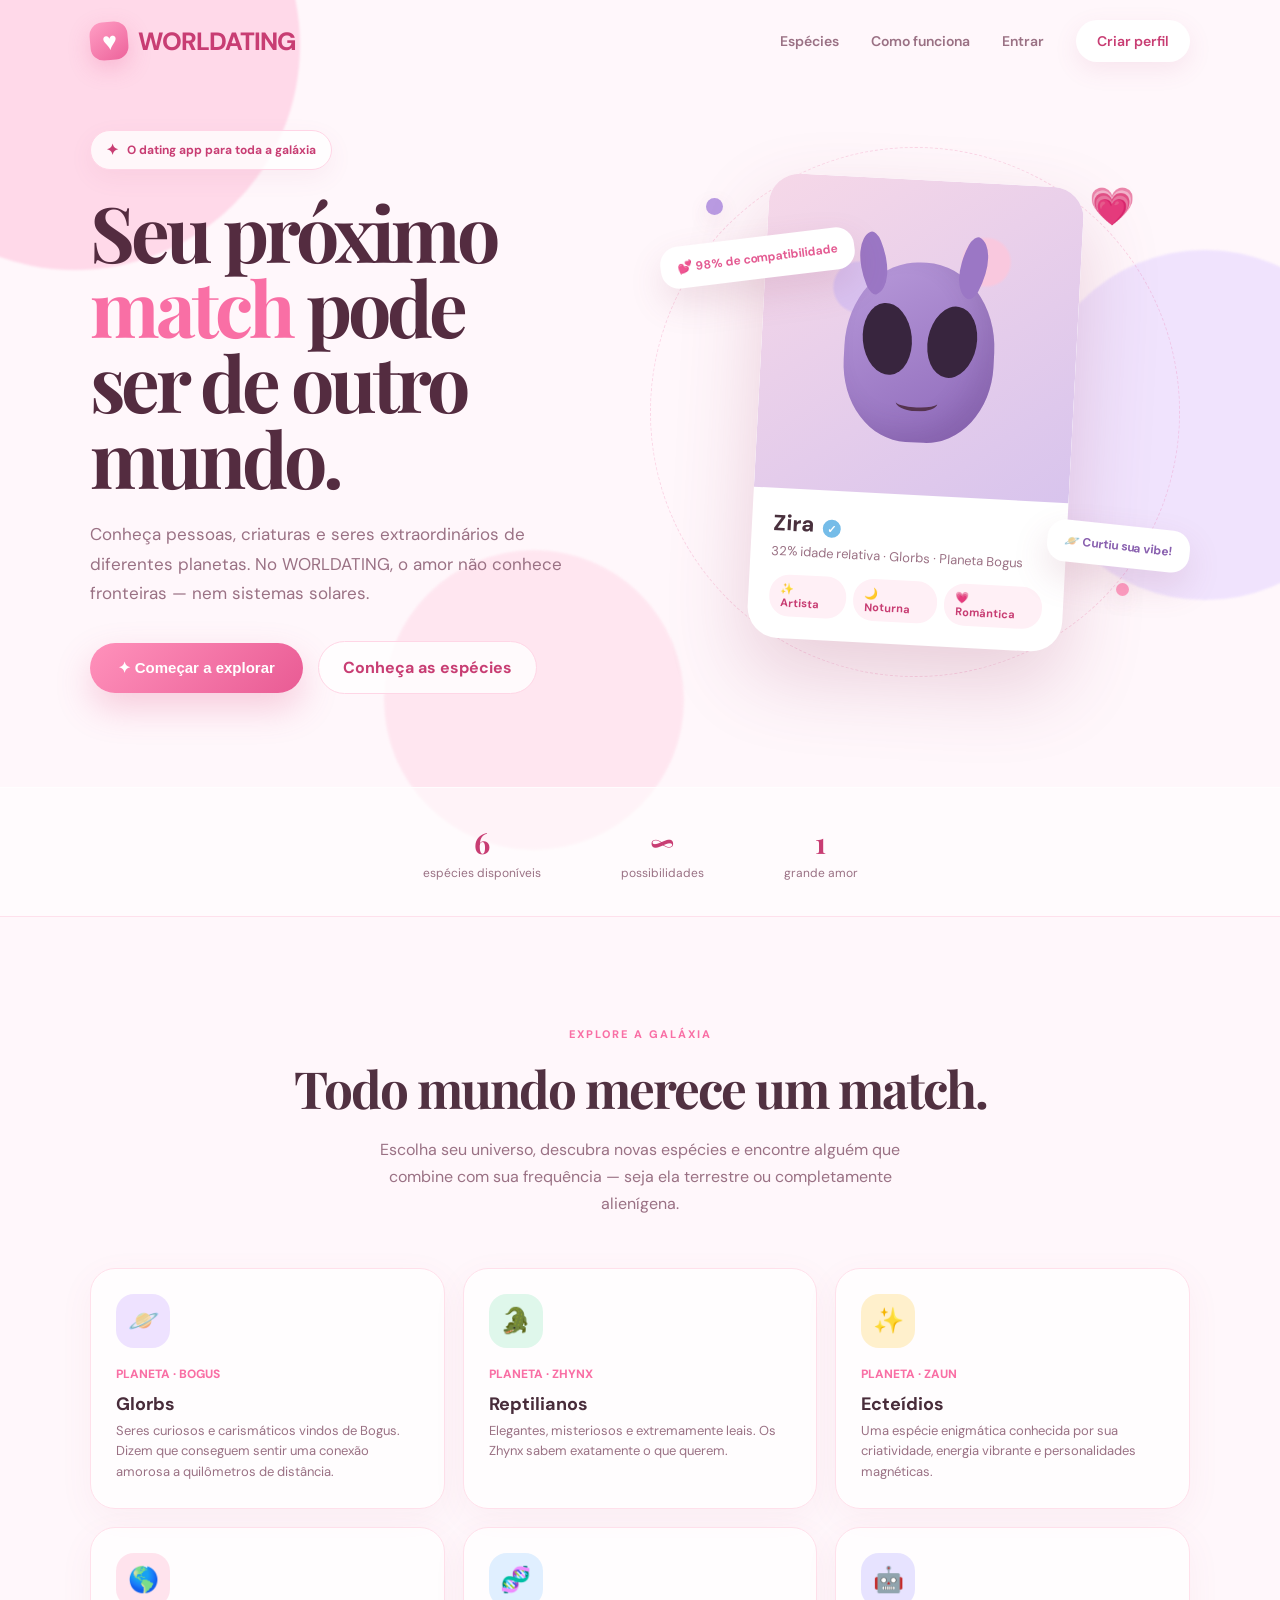
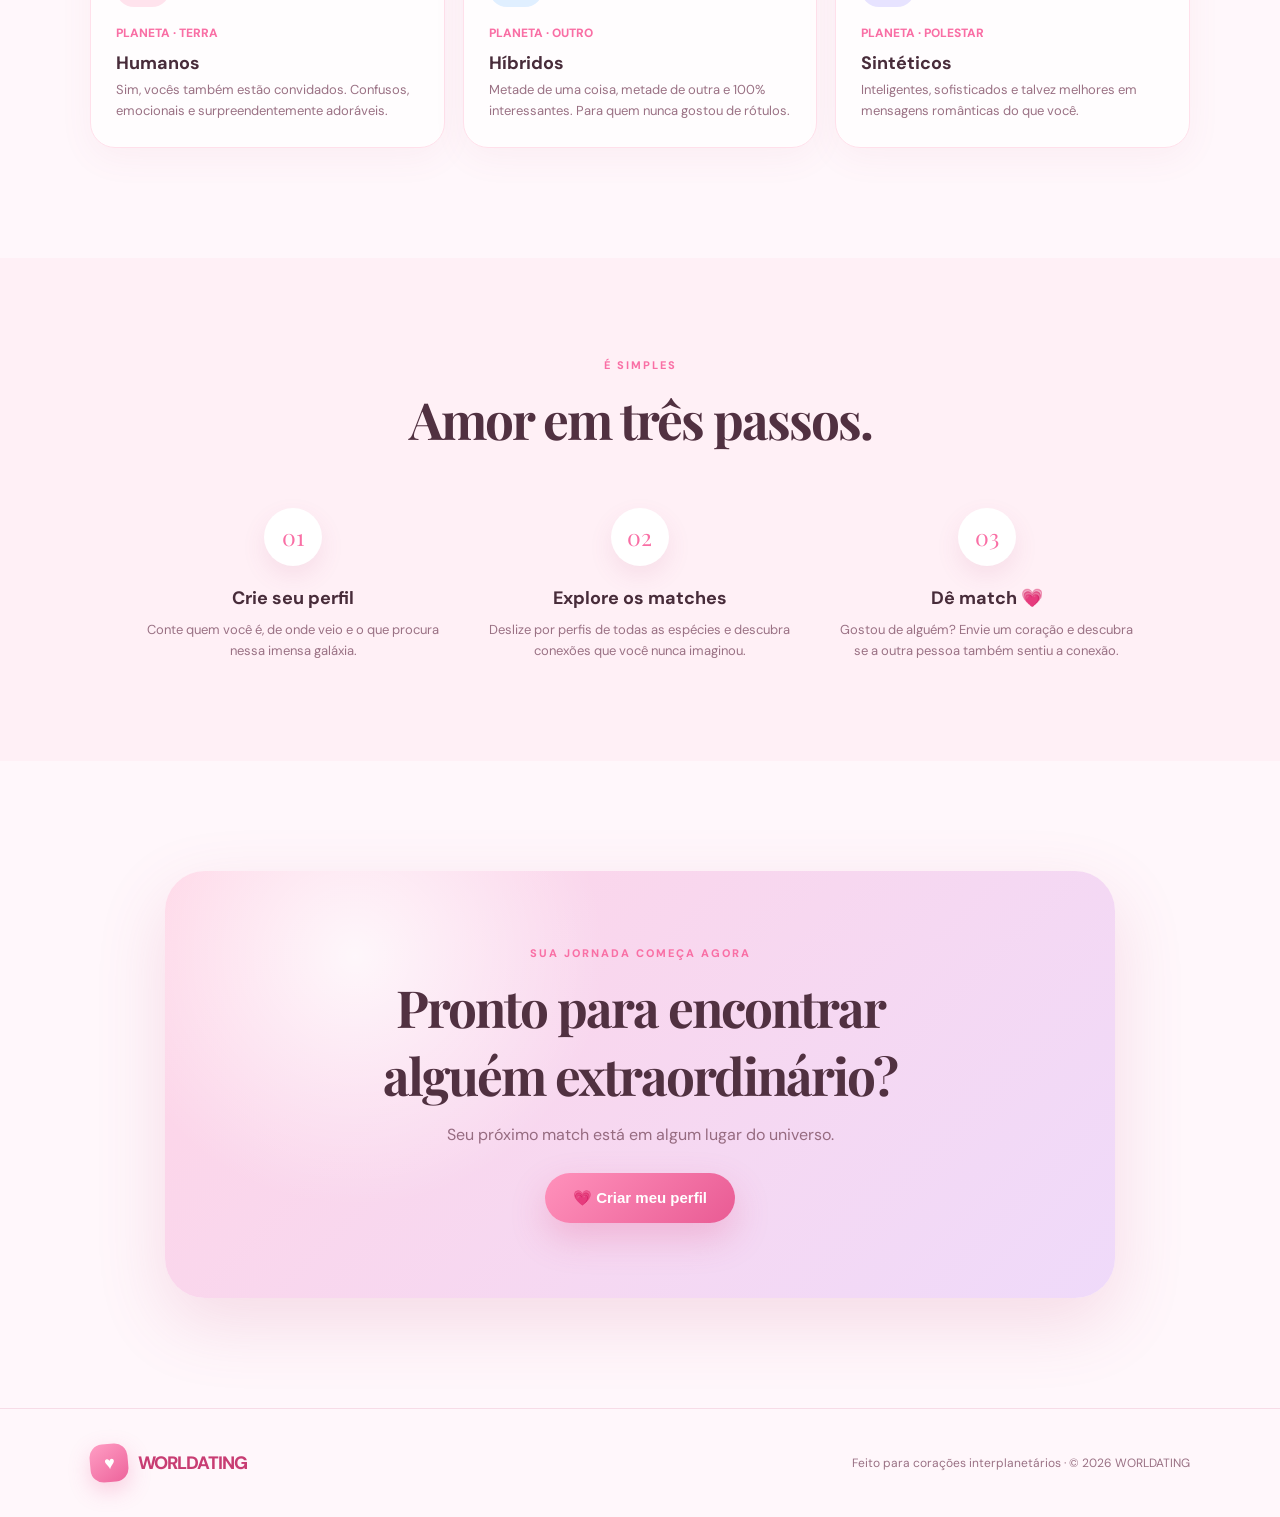
==== commit b22b5c46: "Add files via upload" ====
--- a/index.html
+++ b/index.html
@@ -1,84 +1,1293 @@
 <!DOCTYPE html>
 <html lang="pt-BR">
+
 <head>
-  <meta charset="UTF-8" />
-  <meta name="viewport" content="width=device-width, initial-scale=1.0" />
-  <title>WORLDATING — Encontre alguém de outro mundo</title>
-
-  <!-- Google Fonts: DM Sans & Playfair Display -->
-  <link rel="preconnect" href="https://fonts.googleapis.com">
-  <link rel="preconnect" href="https://fonts.gstatic.com" crossorigin>
-  <link href="https://fonts.googleapis.com/css2?family=DM+Sans:wght@400;500;600;700&family=Playfair+Display:wght@600;700;800&display=swap" rel="stylesheet">
-
-  <link rel="stylesheet" href="css/style.css">
+    <meta charset="UTF-8" />
+    <meta name="viewport" content="width=device-width, initial-scale=1.0" />
+    <title>WORLDATING — Encontre alguém de outro mundo</title>
+
+    <link rel="preconnect" href="https://fonts.googleapis.com">
+    <link rel="preconnect" href="https://fonts.gstatic.com" crossorigin>
+    <link
+        href="https://fonts.googleapis.com/css2?family=DM+Sans:wght@400;500;600;700&family=Playfair+Display:wght@600;700;800&display=swap"
+        rel="stylesheet">
+
+    <style>
+        :root {
+            --pink-50: #fff7fb;
+            --pink-100: #ffeaf4;
+            --pink-200: #ffd1e5;
+            --pink-300: #ffb4d2;
+            --pink-400: #ff8fbb;
+            --pink-500: #f96fa5;
+            --pink-600: #e95291;
+            --rose: #c83d73;
+            --purple: #9b72cf;
+            --text: #482c3a;
+            --muted: #9a7184;
+            --white: #ffffff;
+            --shadow: 0 25px 70px rgba(194, 73, 123, .16);
+        }
+
+        * {
+            box-sizing: border-box;
+            margin: 0;
+            padding: 0;
+        }
+
+        html {
+            scroll-behavior: smooth;
+        }
+
+        body {
+            font-family: "DM Sans", sans-serif;
+            color: var(--text);
+            background: var(--pink-50);
+            overflow-x: hidden;
+        }
+
+        /* ---------- BACKGROUND ---------- */
+
+        .blob {
+            position: absolute;
+            border-radius: 50%;
+            filter: blur(1px);
+            pointer-events: none;
+            z-index: 0;
+        }
+
+        .blob.one {
+            width: 450px;
+            height: 450px;
+            background: #ffd9e9;
+            top: -180px;
+            left: -150px;
+        }
+
+        .blob.two {
+            width: 350px;
+            height: 350px;
+            background: #eadbff;
+            right: -100px;
+            top: 250px;
+            opacity: .7;
+        }
+
+        .blob.three {
+            width: 300px;
+            height: 300px;
+            background: #ffe3ee;
+            left: 30%;
+            bottom: 50px;
+            opacity: .8;
+        }
+
+        /* ---------- NAV ---------- */
+
+        nav {
+            position: relative;
+            z-index: 10;
+            height: 82px;
+            display: flex;
+            align-items: center;
+            justify-content: space-between;
+            padding: 0 7%;
+        }
+
+        .logo {
+            display: flex;
+            align-items: center;
+            gap: 10px;
+            font-size: 25px;
+            font-weight: 800;
+            letter-spacing: -1px;
+            color: var(--rose);
+        }
+
+        .logo-heart {
+            width: 38px;
+            height: 38px;
+            display: grid;
+            place-items: center;
+            background: linear-gradient(145deg, #ff9ec4, #ed639b);
+            color: white;
+            border-radius: 13px;
+            transform: rotate(-5deg);
+            box-shadow: 0 8px 22px rgba(233, 82, 145, .25);
+        }
+
+        nav .links {
+            display: flex;
+            gap: 32px;
+            align-items: center;
+        }
+
+        nav a {
+            text-decoration: none;
+            color: var(--muted);
+            font-size: 14px;
+            font-weight: 600;
+            transition: .2s;
+        }
+
+        nav a:hover {
+            color: var(--rose);
+        }
+
+        .nav-button {
+            padding: 12px 21px;
+            border-radius: 30px;
+            background: var(--white);
+            color: var(--rose);
+            box-shadow: 0 8px 25px rgba(188, 82, 126, .1);
+        }
+
+        /* ---------- HERO ---------- */
+
+        .hero {
+            min-height: 680px;
+            padding: 45px 7% 90px;
+            display: grid;
+            grid-template-columns: 1fr 1fr;
+            align-items: center;
+            position: relative;
+            overflow: hidden;
+        }
+
+        .hero-content {
+            max-width: 650px;
+            position: relative;
+            z-index: 2;
+        }
+
+        .eyebrow {
+            display: inline-flex;
+            align-items: center;
+            gap: 8px;
+            padding: 9px 15px;
+            border-radius: 50px;
+            background: rgba(255, 255, 255, .8);
+            border: 1px solid #ffd5e6;
+            color: var(--rose);
+            font-size: 12px;
+            font-weight: 700;
+            margin-bottom: 24px;
+            box-shadow: 0 8px 25px rgba(190, 84, 128, .07);
+        }
+
+        .eyebrow span {
+            font-size: 15px;
+        }
+
+        h1 {
+            font-family: "Playfair Display", serif;
+            font-size: clamp(54px, 6vw, 88px);
+            line-height: .98;
+            letter-spacing: -4px;
+            color: #542c40;
+            margin-bottom: 25px;
+        }
+
+        h1 em {
+            font-style: normal;
+            color: var(--pink-500);
+        }
+
+        .hero-description {
+            max-width: 520px;
+            color: var(--muted);
+            line-height: 1.75;
+            font-size: 17px;
+            margin-bottom: 32px;
+        }
+
+        .hero-buttons {
+            display: flex;
+            align-items: center;
+            gap: 15px;
+        }
+
+        .primary-btn {
+            border: 0;
+            cursor: pointer;
+            padding: 16px 28px;
+            border-radius: 50px;
+            color: white;
+            font-weight: 700;
+            font-size: 15px;
+            background: linear-gradient(135deg, #ff91bb, #e95b94);
+            box-shadow: 0 15px 35px rgba(225, 76, 133, .25);
+            transition: .25s;
+        }
+
+        .primary-btn:hover {
+            transform: translateY(-3px);
+            box-shadow: 0 20px 40px rgba(225, 76, 133, .32);
+        }
+
+        .secondary-btn {
+            padding: 15px 24px;
+            border-radius: 50px;
+            background: rgba(255, 255, 255, .8);
+            color: var(--rose);
+            font-weight: 700;
+            text-decoration: none;
+            border: 1px solid #ffd6e6;
+        }
+
+        /* ---------- PROFILE CARD ---------- */
+
+        .hero-visual {
+            min-height: 570px;
+            display: flex;
+            align-items: center;
+            justify-content: center;
+            position: relative;
+            z-index: 2;
+        }
+
+        .orbit {
+            width: 530px;
+            height: 530px;
+            border: 1px dashed rgba(233, 82, 145, .2);
+            border-radius: 50%;
+            position: absolute;
+        }
+
+        .orbit::before,
+        .orbit::after {
+            content: "";
+            position: absolute;
+            border-radius: 50%;
+            background: white;
+            box-shadow: 0 7px 20px rgba(160, 73, 111, .12);
+        }
+
+        .orbit::before {
+            width: 17px;
+            height: 17px;
+            top: 50px;
+            left: 55px;
+            background: #b99be2;
+        }
+
+        .orbit::after {
+            width: 13px;
+            height: 13px;
+            right: 50px;
+            bottom: 80px;
+            background: #ff9fc3;
+        }
+
+        .profile-card {
+            width: 315px;
+            height: 465px;
+            background: white;
+            border-radius: 31px;
+            position: relative;
+            z-index: 3;
+            box-shadow: 0 35px 80px rgba(157, 66, 106, .22);
+            overflow: hidden;
+            transform: rotate(3deg);
+            transition: transform .4s;
+        }
+
+        .profile-card:hover {
+            transform: rotate(0deg) translateY(-7px);
+        }
+
+        .profile-image {
+            height: 315px;
+            position: relative;
+            overflow: hidden;
+            background:
+                radial-gradient(circle at 70% 25%, #f9c8de 0 7%, transparent 8%),
+                radial-gradient(circle at 30% 35%, #d9c2f0 0 8%, transparent 9%),
+                linear-gradient(145deg, #f6d8e8, #d8c4ed);
+        }
+
+        /* Alien visual feito só com CSS */
+        .alien {
+            position: absolute;
+            left: 50%;
+            top: 50%;
+            width: 150px;
+            height: 180px;
+            transform: translate(-50%, -42%);
+            background: linear-gradient(150deg, #b89ada, #8d68b9);
+            border-radius: 48% 48% 44% 44%;
+            box-shadow: inset -15px -12px 25px rgba(73, 37, 94, .15);
+        }
+
+        .alien::before,
+        .alien::after {
+            content: "";
+            position: absolute;
+            width: 49px;
+            height: 72px;
+            top: 42px;
+            background: #38253e;
+            border-radius: 50%;
+        }
+
+        .alien::before {
+            left: 18px;
+            transform: rotate(-8deg);
+        }
+
+        .alien::after {
+            right: 18px;
+            transform: rotate(8deg);
+        }
+
+        .alien-smile {
+            position: absolute;
+            width: 42px;
+            height: 18px;
+            left: 50%;
+            bottom: 31px;
+            transform: translateX(-50%);
+            border-bottom: 4px solid #55334f;
+            border-radius: 50%;
+        }
+
+        .horn {
+            position: absolute;
+            width: 30px;
+            height: 60px;
+            top: -27px;
+            background: #9b77c5;
+            border-radius: 80% 20% 80% 20%;
+        }
+
+        .horn.left {
+            left: 10px;
+            transform: rotate(-25deg);
+        }
+
+        .horn.right {
+            right: 10px;
+            transform: rotate(25deg) scaleX(-1);
+        }
+
+        .profile-info {
+            padding: 20px 21px;
+        }
+
+        .profile-name {
+            font-size: 22px;
+            font-weight: 800;
+            color: #49303d;
+        }
+
+        .verified {
+            display: inline-grid;
+            place-items: center;
+            width: 18px;
+            height: 18px;
+            border-radius: 50%;
+            color: white;
+            background: #75bce8;
+            font-size: 11px;
+            margin-left: 4px;
+        }
+
+        .profile-meta {
+            color: var(--muted);
+            font-size: 13px;
+            margin-top: 5px;
+        }
+
+        .tags {
+            display: flex;
+            gap: 7px;
+            margin-top: 15px;
+        }
+
+        .tag {
+            padding: 7px 11px;
+            background: #fff0f6;
+            color: var(--rose);
+            border-radius: 20px;
+            font-size: 11px;
+            font-weight: 700;
+        }
+
+        .floating {
+            position: absolute;
+            z-index: 5;
+            background: white;
+            box-shadow: 0 15px 35px rgba(149, 66, 104, .15);
+            border-radius: 18px;
+            padding: 13px 17px;
+            font-size: 12px;
+            font-weight: 700;
+        }
+
+        .floating.match {
+            left: 20px;
+            top: 110px;
+            color: #e45c93;
+            transform: rotate(-7deg);
+        }
+
+        .floating.species {
+            right: 0;
+            bottom: 130px;
+            color: #8960af;
+            transform: rotate(6deg);
+        }
+
+        .heart-float {
+            position: absolute;
+            right: 55px;
+            top: 55px;
+            font-size: 37px;
+            animation: float 3s ease-in-out infinite;
+        }
+
+        @keyframes float {
+
+            0%,
+            100% {
+                transform: translateY(0) rotate(5deg);
+            }
+
+            50% {
+                transform: translateY(-15px) rotate(-5deg);
+            }
+        }
+
+        /* ---------- STATS ---------- */
+
+        .stats {
+            position: relative;
+            z-index: 2;
+            display: flex;
+            justify-content: center;
+            gap: 80px;
+            padding: 35px 7%;
+            background: rgba(255, 255, 255, .55);
+            border-top: 1px solid rgba(255, 255, 255, .8);
+            border-bottom: 1px solid #ffe0ec;
+        }
+
+        .stat {
+            text-align: center;
+        }
+
+        .stat strong {
+            font-family: "Playfair Display", serif;
+            font-size: 29px;
+            color: var(--rose);
+        }
+
+        .stat span {
+            display: block;
+            color: var(--muted);
+            font-size: 12px;
+            margin-top: 4px;
+        }
+
+        /* ---------- SPECIES ---------- */
+
+        .species-section {
+            position: relative;
+            z-index: 1;
+            padding: 110px 7%;
+            text-align: center;
+        }
+
+        .section-label {
+            text-transform: uppercase;
+            letter-spacing: 2px;
+            font-size: 11px;
+            font-weight: 800;
+            color: var(--pink-500);
+            margin-bottom: 13px;
+        }
+
+        h2 {
+            font-family: "Playfair Display", serif;
+            font-size: clamp(38px, 4vw, 55px);
+            letter-spacing: -2px;
+            color: #513141;
+            margin-bottom: 14px;
+        }
+
+        .section-description {
+            max-width: 570px;
+            margin: 0 auto 50px;
+            color: var(--muted);
+            line-height: 1.7;
+        }
+
+        .species-grid {
+            max-width: 1100px;
+            margin: auto;
+            display: grid;
+            grid-template-columns: repeat(3, 1fr);
+            gap: 18px;
+            text-align: left;
+        }
+
+        .species-card {
+            padding: 25px;
+            background: rgba(255, 255, 255, .75);
+            border: 1px solid #ffe0eb;
+            border-radius: 25px;
+            transition: .25s;
+            box-shadow: 0 10px 35px rgba(193, 78, 126, .06);
+        }
+
+        .species-card:hover {
+            transform: translateY(-7px);
+            background: white;
+            box-shadow: var(--shadow);
+        }
+
+        .species-icon {
+            width: 54px;
+            height: 54px;
+            display: grid;
+            place-items: center;
+            border-radius: 18px;
+            font-size: 25px;
+            margin-bottom: 18px;
+        }
+
+        .glorbs {
+            background: #eee2ff;
+        }
+
+        .reptilianos {
+            background: #dff7eb;
+        }
+
+        .ecteidios {
+            background: #fff0cc;
+        }
+
+        .humanos {
+            background: #ffe3ed;
+        }
+
+        .hibridos {
+            background: #e0efff;
+        }
+
+        .sinteticos {
+            background: #e7e3ff;
+        }
+
+        .species-card h3 {
+            font-size: 18px;
+            margin-bottom: 5px;
+        }
+
+        .species-card .planet {
+            font-size: 12px;
+            color: var(--pink-500);
+            font-weight: 800;
+            margin-bottom: 10px;
+        }
+
+        .species-card p {
+            color: var(--muted);
+            font-size: 13px;
+            line-height: 1.6;
+        }
+
+        /* ---------- HOW IT WORKS ---------- */
+
+        .how-section {
+            padding: 100px 7%;
+            background: #fff0f6;
+            text-align: center;
+        }
+
+        .steps {
+            max-width: 1000px;
+            margin: 55px auto 0;
+            display: grid;
+            grid-template-columns: repeat(3, 1fr);
+            gap: 40px;
+        }
+
+        .step-number {
+            width: 58px;
+            height: 58px;
+            display: grid;
+            place-items: center;
+            margin: auto auto 20px;
+            background: white;
+            color: var(--pink-500);
+            font-family: "Playfair Display", serif;
+            font-size: 23px;
+            border-radius: 50%;
+            box-shadow: 0 10px 25px rgba(181, 70, 115, .1);
+        }
+
+        .step h3 {
+            margin-bottom: 9px;
+            font-size: 18px;
+        }
+
+        .step p {
+            color: var(--muted);
+            font-size: 13px;
+            line-height: 1.65;
+        }
+
+        /* ---------- CTA ---------- */
+
+        .cta {
+            padding: 110px 7%;
+            text-align: center;
+            position: relative;
+            overflow: hidden;
+        }
+
+        .cta-box {
+            max-width: 950px;
+            margin: auto;
+            padding: 75px 35px;
+            border-radius: 40px;
+            background:
+                radial-gradient(circle at 20% 20%, rgba(255, 255, 255, .8), transparent 30%),
+                linear-gradient(135deg, #ffd5e6, #efdafa);
+            position: relative;
+            box-shadow: var(--shadow);
+        }
+
+        .cta-box h2 {
+            max-width: 650px;
+            margin: auto auto 15px;
+        }
+
+        .cta-box p {
+            color: #966b80;
+            margin-bottom: 28px;
+        }
+
+        /* ---------- FOOTER ---------- */
+
+        footer {
+            padding: 35px 7%;
+            display: flex;
+            align-items: center;
+            justify-content: space-between;
+            border-top: 1px solid #f7dce7;
+            color: var(--muted);
+            font-size: 12px;
+        }
+
+        footer .logo {
+            font-size: 18px;
+        }
+
+        /* ---------- MODAL ---------- */
+
+        .modal-overlay {
+            position: fixed;
+            inset: 0;
+            z-index: 100;
+            display: none;
+            place-items: center;
+            padding: 20px;
+            background: rgba(73, 40, 56, .3);
+            backdrop-filter: blur(8px);
+        }
+
+        .modal-overlay.active {
+            display: grid;
+        }
+
+        .modal {
+            width: min(440px, 100%);
+            background: white;
+            border-radius: 30px;
+            padding: 35px;
+            box-shadow: 0 30px 100px rgba(90, 40, 65, .25);
+            position: relative;
+            animation: modalIn .3s ease;
+        }
+
+        @keyframes modalIn {
+            from {
+                opacity: 0;
+                transform: translateY(20px) scale(.96);
+            }
+
+            to {
+                opacity: 1;
+                transform: none;
+            }
+        }
+
+        .close {
+            position: absolute;
+            top: 17px;
+            right: 19px;
+            width: 32px;
+            height: 32px;
+            border: 0;
+            border-radius: 50%;
+            background: #fff0f6;
+            color: var(--rose);
+            cursor: pointer;
+            font-size: 17px;
+        }
+
+        .modal h2 {
+            font-size: 32px;
+            margin-bottom: 8px;
+        }
+
+        .modal>p {
+            color: var(--muted);
+            font-size: 13px;
+            line-height: 1.6;
+            margin-bottom: 25px;
+        }
+
+        .choice-grid {
+            display: grid;
+            grid-template-columns: 1fr 1fr;
+            gap: 10px;
+        }
+
+        .choice {
+            padding: 14px;
+            border: 1px solid #f6d8e5;
+            background: #fff9fc;
+            border-radius: 15px;
+            cursor: pointer;
+            text-align: left;
+            transition: .2s;
+        }
+
+        .choice:hover,
+        .choice.selected {
+            background: #ffe7f1;
+            border-color: var(--pink-300);
+            transform: translateY(-2px);
+        }
+
+        .choice strong {
+            display: block;
+            font-size: 13px;
+        }
+
+        .choice small {
+            color: var(--muted);
+            font-size: 10px;
+        }
+
+        .modal-submit {
+            width: 100%;
+            margin-top: 18px;
+        }
+
+        /* ---------- RESPONSIVE ---------- */
+
+        @media (max-width: 850px) {
+            nav .links {
+                display: none;
+            }
+
+            .hero {
+                grid-template-columns: 1fr;
+                text-align: center;
+                padding-top: 50px;
+            }
+
+            .hero-content {
+                margin: auto;
+            }
+
+            .hero-description {
+                margin-left: auto;
+                margin-right: auto;
+            }
+
+            .hero-buttons {
+                justify-content: center;
+            }
+
+            .hero-visual {
+                min-height: 500px;
+                margin-top: 30px;
+            }
+
+            .species-grid {
+                grid-template-columns: 1fr 1fr;
+            }
+
+            .steps {
+                grid-template-columns: 1fr;
+                gap: 35px;
+            }
+        }
+
+        @media (max-width: 550px) {
+            nav {
+                padding: 0 5%;
+            }
+
+            .hero {
+                padding-left: 5%;
+                padding-right: 5%;
+            }
+
+            h1 {
+                font-size: 53px;
+            }
+
+            .hero-buttons {
+                flex-direction: column;
+            }
+
+            .primary-btn,
+            .secondary-btn {
+                width: 100%;
+            }
+
+            .orbit {
+                width: 350px;
+                height: 350px;
+            }
+
+            .profile-card {
+                width: 280px;
+                height: 430px;
+            }
+
+            .profile-image {
+                height: 280px;
+            }
+
+            .floating.match {
+                left: -2px;
+            }
+
+            .floating.species {
+                right: -5px;
+            }
+
+            .stats {
+                gap: 25px;
+            }
+
+            .stat strong {
+                font-size: 22px;
+            }
+
+            .species-section,
+            .how-section,
+            .cta {
+                padding-left: 5%;
+                padding-right: 5%;
+            }
+
+            .species-grid {
+                grid-template-columns: 1fr;
+            }
+
+            footer {
+                flex-direction: column;
+                gap: 15px;
+            }
+        }
+    </style>
 </head>
+
 <body>
 
-  <!-- Blobs decorativos no fundo -->
-  <div class="blob one"></div>
-  <div class="blob two"></div>
-
-  <div class="app-wrapper">
-    <!-- Header / Abas -->
-    <header class="app-header">
-      <button class="tab-btn active" id="tabDiscover">
-        <svg width="22" height="22" viewBox="0 0 24 24" fill="currentColor">
-          <path d="M12 21.35l-1.45-1.32C5.4 15.36 2 12.28 2 8.5 2 5.42 4.42 3 7.5 3c1.74 0 3.41.81 4.5 2.09C13.09 3.81 14.76 3 16.5 3 19.58 3 22 5.42 22 8.5c0 3.78-3.4 6.86-8.55 11.54L12 21.35z"/>
-        </svg>
-        <span>Descobrir</span>
-      </button>
-      
-      <button class="tab-btn" id="tabMatches">
-        <svg width="22" height="22" viewBox="0 0 24 24" fill="currentColor">
-          <path d="M20 2H4c-1.1 0-2 .9-2 2v18l4-4h14c1.1 0 2-.9 2-2V4c0-1.1-.9-2-2-2z"/>
-        </svg>
-        <span>Conversas</span>
-        <span class="match-badge" id="matchBadge" style="display: none;">0</span>
-      </button>
-    </header>
-
-    <!-- ABA 1: SWIPE -->
-    <section class="tab-content active" id="viewDiscover">
-      <main class="tinder-viewport" id="cardsContainer"></main>
-
-      <div class="controls">
-        <button class="action-btn btn-nope" id="nopeBtn" aria-label="Rejeitar">✕</button>
-        <button class="action-btn btn-like" id="likeBtn" aria-label="Curtir">💗</button>
-      </div>
-    </section>
-
-    <!-- ABA 2: CONVERSAS -->
-    <section class="tab-content" id="viewMatches">
-      <div class="chat-list-view" id="chatListView">
-        <h2 class="chat-title">Novos Matches ✦</h2>
-        <div class="matches-horizontal" id="matchesHorizontal"></div>
-
-        <h2 class="chat-title" style="margin-top: 24px;">Mensagens</h2>
-        <div class="conversations-list" id="conversationsList"></div>
-      </div>
-
-      <!-- Sala de Conversa -->
-      <div class="chat-room-view" id="chatRoomView" style="display: none;">
-        <div class="chat-room-header">
-          <button class="back-chat-btn" id="backToChatList">←</button>
-          <div class="chat-room-avatar" id="roomAvatar"></div>
-          <div class="chat-room-info">
-            <h3 id="roomName">Nome</h3>
-            <span id="roomSpecies">Espécie</span>
-          </div>
+    <div class="blob one"></div>
+    <div class="blob two"></div>
+    <div class="blob three"></div>
+
+    <!-- NAV -->
+    <nav>
+        <div class="logo">
+            <div class="logo-heart">♥</div>
+            WORLDATING
         </div>
 
-        <div class="chat-messages" id="chatMessages"></div>
-
-        <div class="dialogue-choices-area" id="dialogueChoicesArea">
-          <div class="dialogue-hint">✦ Escolha uma resposta artificial pré-aprovada:</div>
-          <div class="dialogue-options-list" id="dialogueOptionsList"></div>
+        <div class="links">
+            <a href="#especies">Espécies</a>
+            <a href="#como-funciona">Como funciona</a>
+            <a href="#entrar">Entrar</a>
+            <a href="#cadastro" class="nav-button">Criar perfil</a>
         </div>
-      </div>
-    </section>
-  </div>
-
-  <script src="js/database.js"></script>
-  <script src="js/app.js"></script>
+    </nav>
+
+    <!-- HERO -->
+    <main>
+
+        <section class="hero">
+
+            <div class="hero-content">
+
+                <div class="eyebrow">
+                    <span>✦</span>
+                    O dating app para toda a galáxia
+                </div>
+
+                <h1>
+                    Seu próximo<br>
+                    <em>match</em> pode<br>
+                    ser de outro mundo.
+                </h1>
+
+                <p class="hero-description">
+                    Conheça pessoas, criaturas e seres extraordinários de diferentes
+                    planetas. No WORLDATING, o amor não conhece fronteiras —
+                    nem sistemas solares.
+                </p>
+
+                <div class="hero-buttons">
+                    <button class="primary-btn" onclick="openModal()">
+                        ✦ Começar a explorar
+                    </button>
+
+                    <a class="secondary-btn" href="#especies">
+                        Conheça as espécies
+                    </a>
+                </div>
+
+            </div>
+
+            <div class="hero-visual">
+
+                <div class="orbit"></div>
+
+                <div class="heart-float">💗</div>
+
+                <div class="floating match">
+                    💕 98% de compatibilidade
+                </div>
+
+                <div class="floating species">
+                    🪐 Curtiu sua vibe!
+                </div>
+
+                <div class="profile-card">
+
+                    <div class="profile-image">
+
+                        <div class="alien">
+                            <div class="horn left"></div>
+                            <div class="horn right"></div>
+                            <div class="alien-smile"></div>
+                        </div>
+
+                    </div>
+
+                    <div class="profile-info">
+
+                        <div class="profile-name">
+                            Zira
+                            <span class="verified">✓</span>
+                        </div>
+
+                        <div class="profile-meta">
+                            32% idade relativa · Glorbs · Planeta Bogus
+                        </div>
+
+                        <div class="tags">
+                            <span class="tag">✨ Artista</span>
+                            <span class="tag">🌙 Noturna</span>
+                            <span class="tag">💗 Romântica</span>
+                        </div>
+
+                    </div>
+
+                </div>
+
+            </div>
+        </section>
+
+        <!-- STATS -->
+        <section class="stats">
+
+            <div class="stat">
+                <strong>6</strong>
+                <span>espécies disponíveis</span>
+            </div>
+
+            <div class="stat">
+                <strong>∞</strong>
+                <span>possibilidades</span>
+            </div>
+
+            <div class="stat">
+                <strong>1</strong>
+                <span>grande amor</span>
+            </div>
+
+        </section>
+
+        <!-- ESPÉCIES -->
+        <section class="species-section" id="especies">
+
+            <div class="section-label">Explore a galáxia</div>
+
+            <h2>Todo mundo merece um match.</h2>
+
+            <p class="section-description">
+                Escolha seu universo, descubra novas espécies e encontre alguém
+                que combine com sua frequência — seja ela terrestre ou
+                completamente alienígena.
+            </p>
+
+            <div class="species-grid">
+
+                <div class="species-card">
+                    <div class="species-icon glorbs">🪐</div>
+                    <div class="planet">PLANETA · BOGUS</div>
+                    <h3>Glorbs</h3>
+                    <p>
+                        Seres curiosos e carismáticos vindos de Bogus.
+                        Dizem que conseguem sentir uma conexão amorosa a quilômetros de distância.
+                    </p>
+                </div>
+
+                <div class="species-card">
+                    <div class="species-icon reptilianos">🐊</div>
+                    <div class="planet">PLANETA · ZHYNX</div>
+                    <h3>Reptilianos</h3>
+                    <p>
+                        Elegantes, misteriosos e extremamente leais.
+                        Os Zhynx sabem exatamente o que querem.
+                    </p>
+                </div>
+
+                <div class="species-card">
+                    <div class="species-icon ecteidios">✨</div>
+                    <div class="planet">PLANETA · ZAUN</div>
+                    <h3>Ecteídios</h3>
+                    <p>
+                        Uma espécie enigmática conhecida por sua criatividade,
+                        energia vibrante e personalidades magnéticas.
+                    </p>
+                </div>
+
+                <div class="species-card">
+                    <div class="species-icon humanos">🌎</div>
+                    <div class="planet">PLANETA · TERRA</div>
+                    <h3>Humanos</h3>
+                    <p>
+                        Sim, vocês também estão convidados.
+                        Confusos, emocionais e surpreendentemente adoráveis.
+                    </p>
+                </div>
+
+                <div class="species-card">
+                    <div class="species-icon hibridos">🧬</div>
+                    <div class="planet">PLANETA · OUTRO</div>
+                    <h3>Híbridos</h3>
+                    <p>
+                        Metade de uma coisa, metade de outra e 100% interessantes.
+                        Para quem nunca gostou de rótulos.
+                    </p>
+                </div>
+
+                <div class="species-card">
+                    <div class="species-icon sinteticos">🤖</div>
+                    <div class="planet">PLANETA · POLESTAR</div>
+                    <h3>Sintéticos</h3>
+                    <p>
+                        Inteligentes, sofisticados e talvez melhores em mensagens
+                        românticas do que você.
+                    </p>
+                </div>
+
+            </div>
+        </section>
+
+        <!-- COMO FUNCIONA -->
+        <section class="how-section" id="como-funciona">
+
+            <div class="section-label">É simples</div>
+
+            <h2>Amor em três passos.</h2>
+
+            <div class="steps">
+
+                <div class="step">
+                    <div class="step-number">01</div>
+                    <h3>Crie seu perfil</h3>
+                    <p>
+                        Conte quem você é, de onde veio e o que procura
+                        nessa imensa galáxia.
+                    </p>
+                </div>
+
+                <div class="step">
+                    <div class="step-number">02</div>
+                    <h3>Explore os matches</h3>
+                    <p>
+                        Deslize por perfis de todas as espécies e descubra
+                        conexões que você nunca imaginou.
+                    </p>
+                </div>
+
+                <div class="step">
+                    <div class="step-number">03</div>
+                    <h3>Dê match 💗</h3>
+                    <p>
+                        Gostou de alguém? Envie um coração e descubra se
+                        a outra pessoa também sentiu a conexão.
+                    </p>
+                </div>
+
+            </div>
+        </section>
+
+        <!-- CTA -->
+        <section class="cta" id="cadastro">
+
+            <div class="cta-box">
+
+                <div class="section-label">Sua jornada começa agora</div>
+
+                <h2>
+                    Pronto para encontrar alguém extraordinário?
+                </h2>
+
+                <p>
+                    Seu próximo match está em algum lugar do universo.
+                </p>
+
+                <button class="primary-btn" onclick="openModal()">
+                    💗 Criar meu perfil
+                </button>
+
+            </div>
+
+        </section>
+
+    </main>
+
+    <!-- FOOTER -->
+    <footer id="entrar">
+
+        <div class="logo">
+            <div class="logo-heart">♥</div>
+            WORLDATING
+        </div>
+
+        <div>
+            Feito para corações interplanetários · © 2026 WORLDATING
+        </div>
+
+    </footer>
+
+    <!-- MODAL -->
+    <div class="modal-overlay" id="modal">
+
+        <div class="modal">
+
+            <button class="close" onclick="closeModal()">×</button>
+
+            <h2>Vamos começar 💗</h2>
+
+            <p>
+                Primeiro, escolha sua espécie. Você poderá alterar
+                essa informação depois.
+            </p>
+
+            <div class="choice-grid">
+
+                <div class="choice" onclick="selectChoice(this)">
+                    <strong>🪐 Glorbs</strong>
+                    <small>Bogus</small>
+                </div>
+
+                <div class="choice" onclick="selectChoice(this)">
+                    <strong>🐊 Reptilianos</strong>
+                    <small>Zhynx</small>
+                </div>
+
+                <div class="choice" onclick="selectChoice(this)">
+                    <strong>✨ Ecteídios</strong>
+                    <small>Zaun</small>
+                </div>
+
+                <div class="choice" onclick="window.location.href='oi.html'">
+                    <strong>🌎 Humanos</strong>
+                    <small>Terra</small>
+                </div>
+
+                <div class="choice" onclick="selectChoice(this)">
+                    <strong>🧬 Híbridos</strong>
+                    <small>Outro</small>
+                </div>
+
+                <div class="choice" onclick="selectChoice(this)">
+                    <strong>🤖 Sintéticos</strong>
+                    <small>Polyestar</small>
+                </div>
+
+            </div>
+
+            <button class="primary-btn modal-submit" onclick="finishSignup()">
+                Continuar ✦
+            </button>
+
+        </div>
+
+    </div>
+
+    <script>
+
+        function openModal() {
+            document.getElementById("modal").classList.add("active");
+            document.body.style.overflow = "hidden";
+        }
+
+        function closeModal() {
+            document.getElementById("modal").classList.remove("active");
+            document.body.style.overflow = "";
+        }
+
+        function selectChoice(element) {
+            document.querySelectorAll(".choice").forEach(choice => {
+                choice.classList.remove("selected");
+            });
+
+            element.classList.add("selected");
+        }
+
+        function finishSignup() {
+
+            const selected = document.querySelector(".choice.selected");
+
+            if (!selected) {
+                alert("Escolha sua espécie primeiro 💗");
+                return;
+            }
+
+            alert(
+                "Perfeito! ✨\n\n" +
+                "Seu perfil de " +
+                selected.querySelector("strong").innerText +
+                " está pronto para começar a jornada."
+            );
+
+            closeModal();
+        }
+
+        document.getElementById("modal").addEventListener("click", function (e) {
+            if (e.target === this) {
+                closeModal();
+            }
+        });
+
+    </script>
+
 </body>
+
 </html>
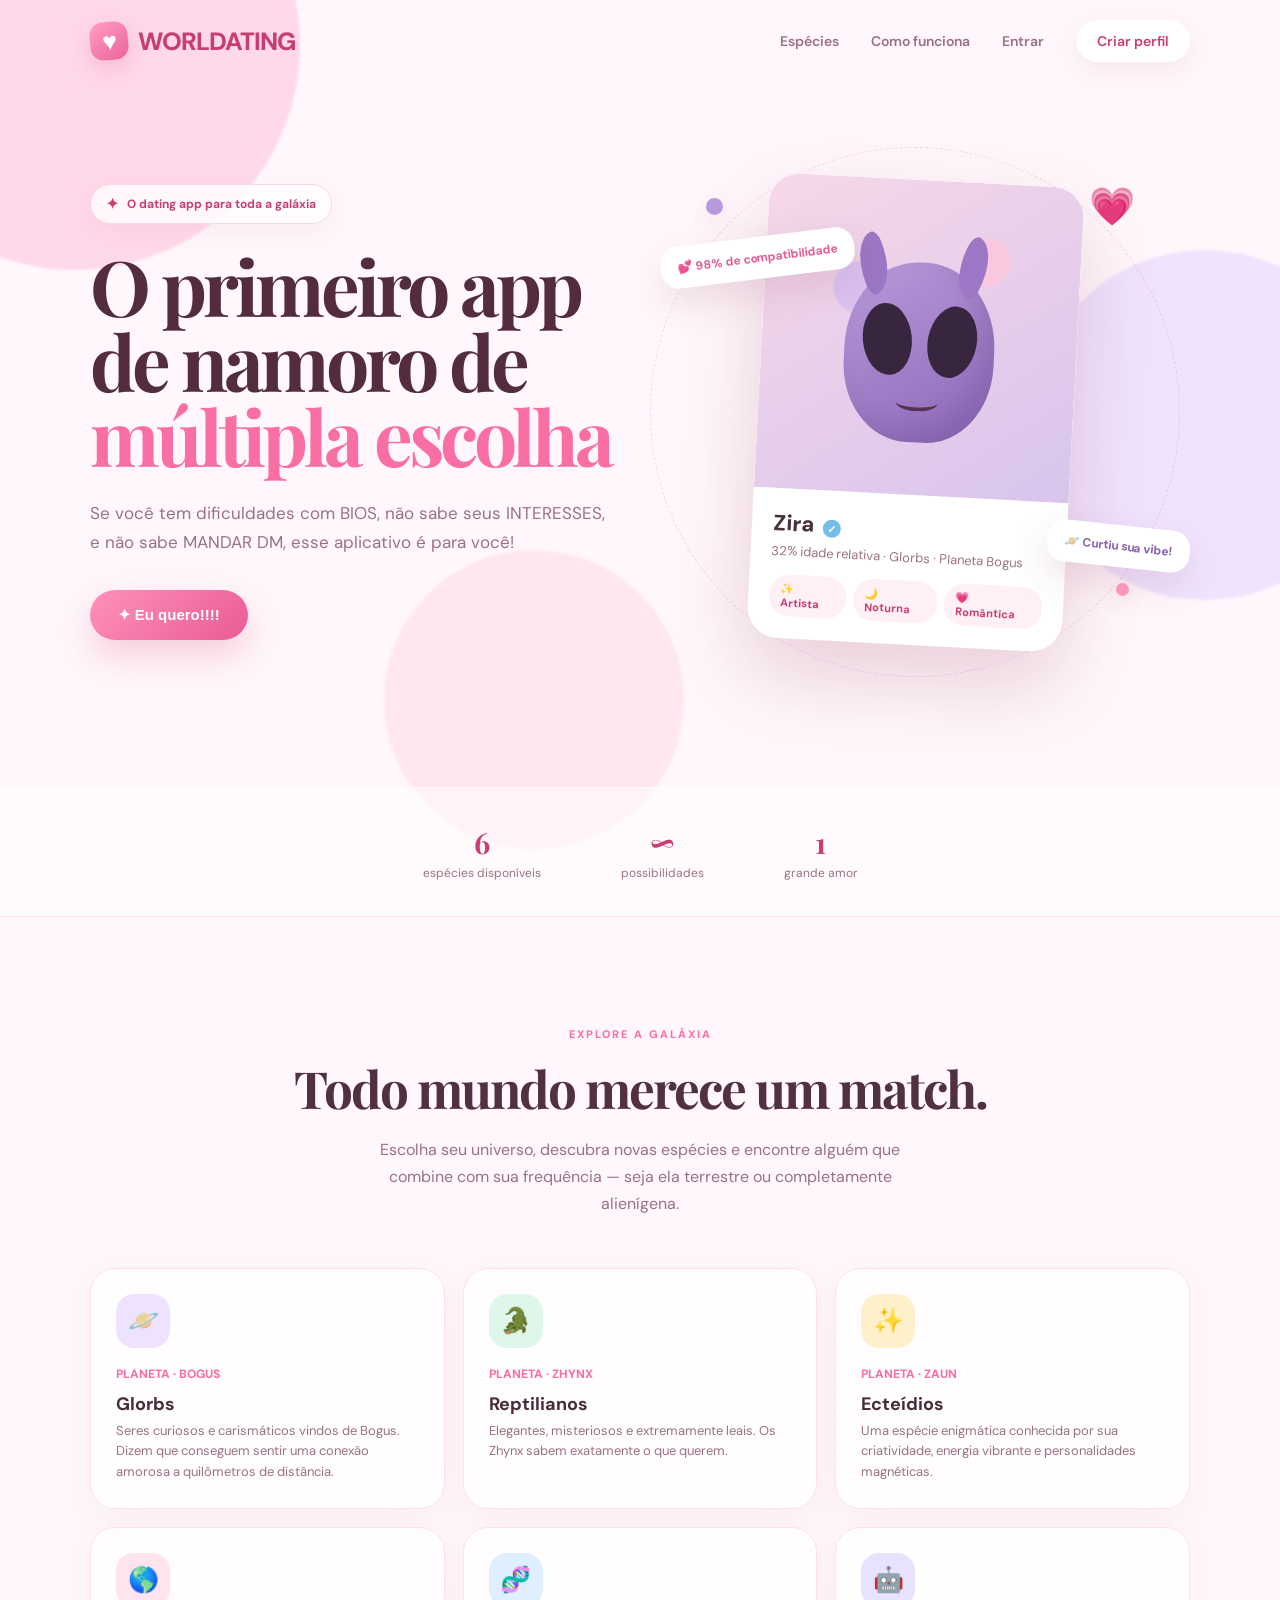
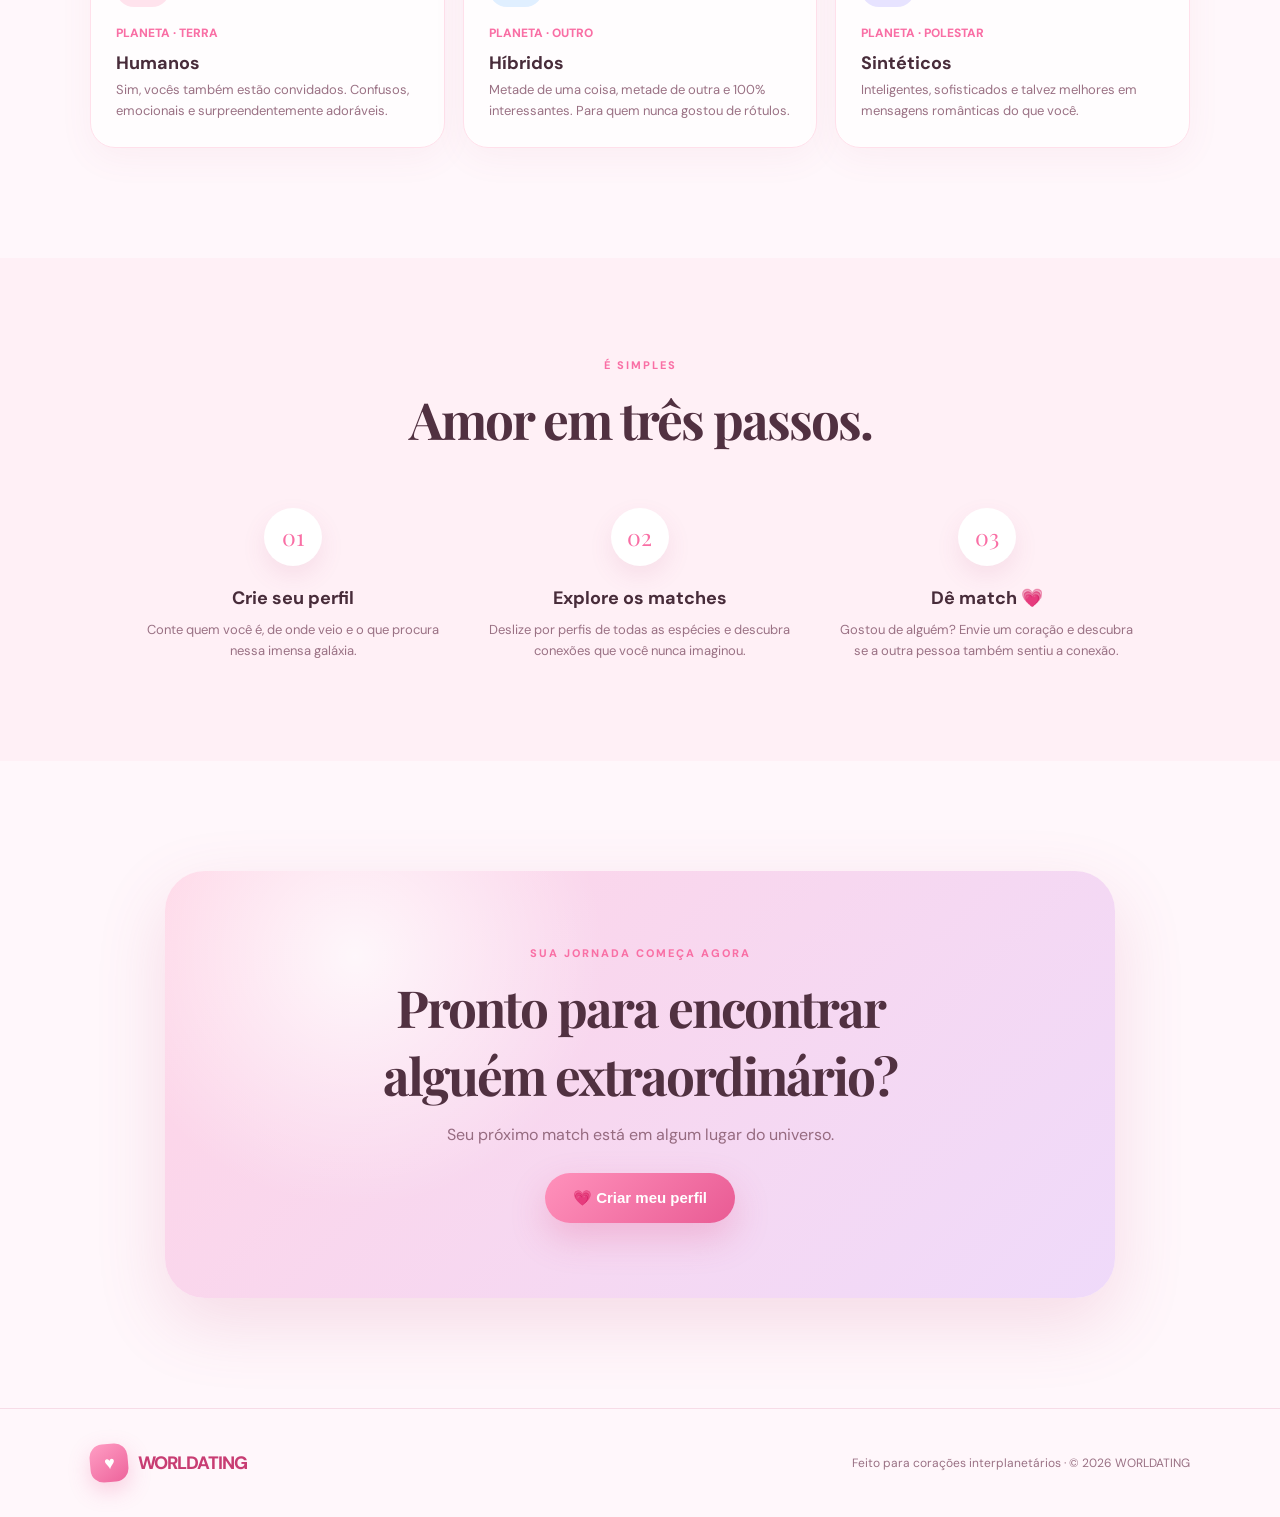
==== commit 2f6ae67a: "Revise hero section content and button text Updated hero section text and button label." ====
--- a/index.html
+++ b/index.html
@@ -936,25 +936,19 @@
                 </div>
 
                 <h1>
-                    Seu próximo<br>
-                    <em>match</em> pode<br>
-                    ser de outro mundo.
+                    O primeiro app de namoro de<br>
+                    <em>múltipla escolha</em> 
                 </h1>
 
                 <p class="hero-description">
-                    Conheça pessoas, criaturas e seres extraordinários de diferentes
-                    planetas. No WORLDATING, o amor não conhece fronteiras —
-                    nem sistemas solares.
+                    Se você tem dificuldades com BIOS, não sabe seus INTERESSES, e não sabe MANDAR DM, esse aplicativo é para você!
                 </p>
 
                 <div class="hero-buttons">
                     <button class="primary-btn" onclick="openModal()">
-                        ✦ Começar a explorar
+                        ✦ Eu quero!!!!
                     </button>
 
-                    <a class="secondary-btn" href="#especies">
-                        Conheça as espécies
-                    </a>
                 </div>
 
             </div>
@@ -1290,4 +1284,4 @@
 
 </body>
 
-</html>+</html>
